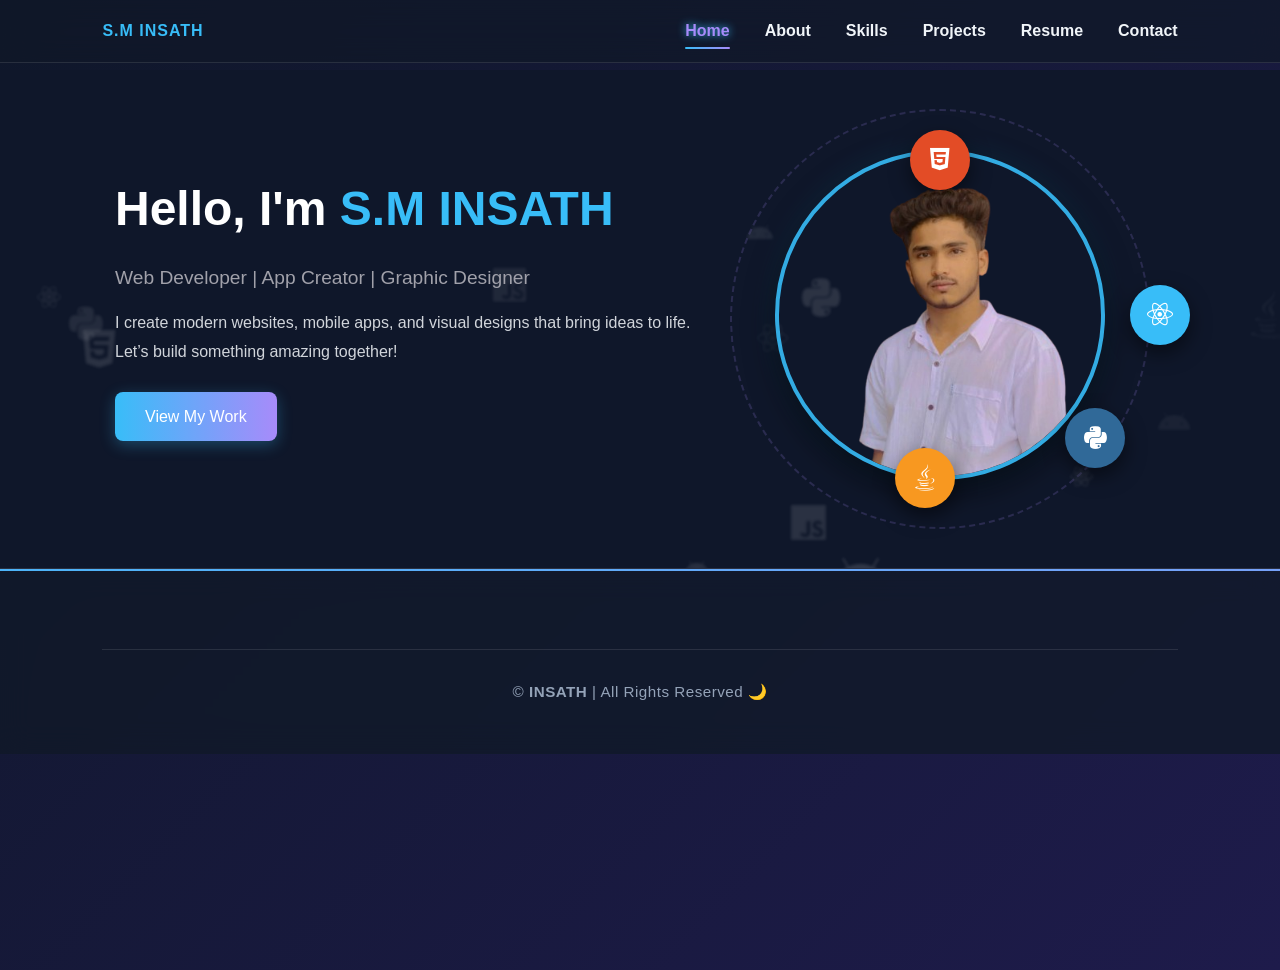
==== index.html @ fca45838 "Refactor index.html for SEO and layout improvements Updated SEO meta tags, header structure, and her" ====
<!DOCTYPE html>
<html lang="en">
<head>
  <meta charset="UTF-8">
  <meta name="google-site-verification" content="x1Ke0Cw4JuvoI3T2g84s4HsC4WZhqgiWMFPC3zYIsNM" />
  <meta name="msvalidate.01" content="9934AB4E87036C6E1245A94658BB7D5E" />
  <meta name="yandex-verification" content="8882e5163ebec39e" />

  <!-- SEO Meta Tags -->
<title>Insath | Portfolio</title>
<meta name="description" content="S.M Insath portfolio website. Showcasing web development, projects, resume, and contact.">
<meta name="keywords" content="S.M Insath, Portfolio, Web Developer, Projects, Resume, Contact">
<meta name="author" content="S.M Insath">
<meta name="robots" content="index, follow">

<!-- Canonical -->
<link rel="canonical" href="https://insath07.github.io/S.M-Insath/">

<!-- Open Graph / Facebook -->
<meta property="og:type" content="website">
<meta property="og:url" content="https://insath07.github.io/S.M-Insath/">
<meta property="og:title" content="S.M Insath | Portfolio">
<meta property="og:description" content="S.M Insath portfolio website. Showcasing web development, projects, resume, and contact.">
<meta property="og:image" content="https://insath07.github.io/S.M-Insath/profile03.jpg">

<!-- Twitter Card -->
<meta name="twitter:card" content="summary_large_image">
<meta name="twitter:url" content="https://insath07.github.io/S.M-Insath/">
<meta name="twitter:title" content="S.M Insath | Portfolio">
<meta name="twitter:description" content="S.M Insath portfolio website. Showcasing web development, projects, resume, and contact.">
<meta name="twitter:image" content="https://insath07.github.io/S.M-Insath/profile03.jpg">
<meta name="description" 
content="I'm Insath, a web developer & designer. Check out my portfolio, projects and contact details.">

 <script type="application/ld+json">
  {
    "@context": "https://schema.org",
    "@type": "Person",
    "name": "S.M INSATH",
    "url": "https://insath07.github.io/S.M-Insath/",
    "image": "https://insath07.github.io/S.M-Insath/profile03.jpg",
    "sameAs": [
      "https://www.linkedin.com/in/mohammed-insath-282153331?utm_source=share&utm_campaign=share_via&utm_content=profile&utm_medium=android_app",
      "https://www.instagram.com/s.m_insath?igsh=MWEwN21kNHUwanJlNA==",
      "https://www.facebook.com/share/1A148RqFuw/",
      "https://www.tiktok.com/@mhd_insath?_r=1&_t=ZS-91bYsBVT6WL",
      "https://x.com/InsathS39247?t=5x6QBydf7sV2902f7t6WVg&s=09"
    ],
    "jobTitle": "Web Developer & Designer",
    "description": "Portfolio website of S.M INSATH showcasing web development projects, resume, and contact info."
  }
  </script>


  <!-- SEO Meta Tags -->
<title>Imsath | Web Developer & Designer</title>
<meta name="description" content="S.M INSATH – Personal portfolio showcasing projects, resume, skills, and contact information. Built using HTML, CSS, JavaScript, and React.">

<!-- Primary Meta Tags -->
<meta charset="UTF-8">
<meta name="viewport" content="width=device-width, initial-scale=1.0">
<meta name="robots" content="index, follow">

<!-- Open Graph / Facebook -->
<meta property="og:type" content="website">
<meta property="og:url" content="https://insath07.github.io/S.M-Insath/">
<meta property="og:title" content="S.M INSATH Portfolio | Web Developer & Designer">
<meta property="og:description" content="S.M INSATH – Personal portfolio showcasing projects, resume, skills, and contact information.">
<meta property="og:image" content="https://insath07.github.io/S.M-Insath/preview-image.png">

<!-- Twitter -->
<meta property="twitter:card" content="summary_large_image">
<meta property="twitter:url" content="https://insath07.github.io/S.M-Insath/">
<meta property="twitter:title" content="S.M INSATH Portfolio | Web Developer & Designer">
<meta property="twitter:description" content="S.M INSATH – Personal portfolio showcasing projects, resume, skills, and contact information.">
<meta property="twitter:image" content="https://insath07.github.io/S.M-Insath/preview-image.png">

<!-- Structured Data (JSON-LD) -->
<script type="application/ld+json">
{
  "@context": "https://schema.org",
  "@type": "Person",
  "name": "INSATH",
  "url": "https://insath07.github.io/S.M-Insath/",
  "sameAs": [
    "https://www.linkedin.com/in/mohammed-insath-282153331?utm_source=share&utm_campaign=share_via&utm_content=profile&utm_medium=android_app",
    "https://github.com/insath07",
    "https://www.instagram.com/s.m_insath?igsh=MWEwN21kNHUwanJlNA==/"
  ],
  "jobTitle": "Web Developer & Designer",
  "image": "https://insath07.github.io/S.M-Insath/profile03.jpg"
}
</script>


  <meta name="viewport" content="width=device-width, initial-scale=1.0">
  <title>S.M INSATH | Home</title>
  <link rel="stylesheet" href="https://cdnjs.cloudflare.com/ajax/libs/font-awesome/6.6.0/css/all.min.css">

  <style>
    /* ---------- BASIC RESET ---------- */
    * {
      margin: 0;
      padding: 0;
      box-sizing: border-box;
      font-family: "Poppins", sans-serif;
    }

    body {
      background: linear-gradient(135deg, #0f172a 0%, #1e1b4b 100%);
      color: #f8fafc;
      line-height: 1.6;
      scroll-behavior: smooth;
      min-height: 200vh;
      overflow-x: hidden;
    }

    body { margin-top: 70px; }

    /* ---------- HEADER ---------- */
    header {
      width: 100%;
      background: rgba(17, 25, 40, 0.75);
      backdrop-filter: blur(15px);
      display: flex;
      justify-content: space-between;
      align-items: center;
      padding: 18px 8%;
      position: fixed;
      top: 0;
      left: 0;
      z-index: 1000;
      border-bottom: 1px solid rgba(255, 255, 255, 0.1);
      transition: all 0.4s ease;
    }

    header.scrolled {
      background: rgba(17, 25, 40, 0.95);
      box-shadow: 0 4px 20px rgba(56, 189, 248, 0.35);
      padding: 14px 8%;
      transform: translateY(-2px);
    }

    header .logo {
      font-size: 1rem;
      font-weight: 700;
      color: #38bdf8;
      letter-spacing: 1px;
      cursor: pointer;
      position: relative;
    }

    header .logo::after {
      content: '';
      position: absolute;
      left: 0;
      bottom: -5px;
      width: 0%;
      height: 3px;
      background: linear-gradient(90deg, #38bdf8, #a78bfa);
      border-radius: 2px;
      transition: width 0.4s ease;
    }

    header .logo:hover::after { width: 100%; }

    nav .nav-links { display: flex; gap: 35px; }
    nav .nav-links li { list-style: none; }
    nav .nav-links li a {
      color: #f1f5f9;
      text-decoration: none;
      font-weight: 600;
      position: relative;
      transition: 0.3s;
      padding: 5px 0;
    }
    nav .nav-links li a::after {
      content: "";
      position: absolute;
      bottom: -5px;
      left: 0;
      width: 0%;
      height: 2px;
      background: linear-gradient(90deg, #38bdf8, #a78bfa);
      transition: width 0.3s ease;
      border-radius: 2px;
    }
    nav .nav-links li a:hover::after,
    nav .nav-links li a.active::after { width: 100%; }
    nav .nav-links li a:hover { color: #38bdf8; transform: scale(1.05); }
    nav .nav-links li a.active { color: #a78bfa; text-shadow: 0 0 8px #38bdf8; }

    .menu-toggle {
      display: none;
      font-size: 1.6rem;
      cursor: pointer;
      color: #38bdf8;
      transition: transform 0.3s ease;
    }
    .menu-toggle:hover { transform: rotate(90deg) scale(1.2); }

    @media (max-width: 768px) {
      nav .nav-links {
        position: fixed;
        top: 0;
        right: -100%;
        flex-direction: column;
        background: rgba(17, 25, 40, 0.95);
        width: 220px;
        height: 100vh;
        padding-top: 70px;
        gap: 20px;
        transition: right 0.4s ease;
        box-shadow: 0 0 15px rgba(56, 189, 248, 0.2);
        z-index: 999;
      }
      nav .nav-links.active { right: 0; }
      .menu-toggle { display: block; }
    }

    @media (min-width: 769px) { .menu-toggle { display: none; } }

    /* ===== HERO SECTION ===== */
    .hero {
      position: relative;
      display: flex;
      flex-wrap: wrap;
      align-items: center;
      justify-content: center;
      padding: 80px 20px;
      background-color: #0f172a;
      color: #f8fafc;
      overflow: hidden;
    }

    .hero-content { flex: 1 1 500px; max-width: 600px; text-align: left; z-index: 2; position: relative; }
    .hero-content h1 { font-size: 3rem; margin-bottom: 15px; color: #ffffff; }
    .hero-content h1 span { color: #38bdf8; }
    .hero-content .tagline { font-size: 1.2rem; margin-bottom: 15px; color: #a1a1aa; }
    .hero-content .intro { font-size: 1rem; line-height: 1.8; margin-bottom: 25px; color: #d1d5db; }
    .hero-buttons { display: flex; flex-wrap: wrap; gap: 15px; margin-bottom: 25px; }

    .btn {
      display: inline-block; padding: 12px 30px; border-radius: 8px;
      text-decoration: none; font-weight: 500;
      background: linear-gradient(90deg, #38bdf8, #a78bfa);
      color: #fff; transition: all 0.3s ease;
      box-shadow: 0 4px 15px rgba(56, 189, 248, 0.3);
    }
    .btn:hover { transform: translateY(-3px); box-shadow: 0 6px 20px rgba(56, 189, 248, 0.5); }

    /* Hero Image */
    .hero-image { position: relative; flex: 1 1 40px; max-width: 450px; text-align: center; z-index: 2; }
    .hero-image img {
      width: 330px; height: 330px;
      border-radius: 50%;
      object-fit: cover;
      border: 4px solid rgba(56,189,248,0.9);
      box-shadow: 0 12px 30px rgba(0,0,0,0.6), 0 0 30px rgba(56,189,248,0.12);
      transition: transform 0.35s ease, box-shadow 0.35s ease;
    }
    .hero-image img:hover { transform: scale(1.03); }

    .profile-orbit {
      position: absolute;
      width: 420px; height: 420px;
      border-radius: 50%;
      border: 2px dashed rgba(167,139,250,0.18);
      top: 50%; left: 50%;
      transform: translate(-50%,-50%);
      pointer-events: none;
      animation: rotateOrbit 12s linear infinite;
      z-index: 2;
    }
    @keyframes rotateOrbit { 0% { transform: translate(-50%,-50%) rotate(0deg); } 100% { transform: translate(-50%,-50%) rotate(360deg); } }

    /* Skill icons */
    .skill-icon {
      position: absolute; width: 60px; height: 60px; border-radius: 50%;
      display: flex; justify-content: center; align-items: center;
      color: #fff; font-size: 26px;
      box-shadow: 0 8px 20px rgba(0,0,0,0.5);
      transition: transform 0.3s ease;
      z-index: 2;
    }
    .skill-icon:hover { transform: scale(1.2) rotate(10deg); }

    .icon-html { background: #e34c26; top: -20px; left: 50%; transform: translateX(-50%); }
    .icon-react { background: #38bdf8; top: 40%; right: -25px; }
    .icon-java { background: #f89820; bottom: -20px; left: 40%; }
    .icon-python { background: #306998; bottom: 20px; right: 40px; }

    /* ---------- TECH ICONS BACKGROUND ANIMATION ---------- */
    .tech-bg {
      position: absolute; top: 0; left: 0; width: 100%; height: 100%;
      z-index: 1;
      pointer-events: none;
      overflow: hidden;
    }
    .tech-bg i {
      position: absolute;
      font-size: 2rem;
      color: rgba(255,255,255,0.2);
      filter: blur(1.5px);
      animation: float 15s linear infinite;
    }
    @keyframes float {
      0% { transform: translateY(100vh) rotate(0deg); opacity: 0; }
      10% { opacity: 1; }
      50% { transform: translateY(50vh) rotate(180deg); }
      90% { opacity: 1; }
      100% { transform: translateY(-10vh) rotate(360deg); opacity: 0; }
    }

    /* Responsive */
    @media (max-width: 900px) {
      .hero { flex-direction: column-reverse; text-align: center; gap: 30px; }
      .hero-content { text-align: center; }
      .hero-buttons { justify-content: center; }
      .hero-image img { width: 260px; height: 260px; }
      .profile-orbit { width: 330px; height: 330px; }
      .skill-icon { width: 50px; height: 50px; font-size: 22px; }
    }

    @media (max-width: 500px) {
      .hero-content h1 { font-size: 2rem; }
      .hero-content .tagline { font-size: 1rem; }
      .hero-content .intro { font-size: 0.95rem; }
    }

    /* ---------- FOOTER ---------- */
    footer {
      background: rgba(17,25,40,0.95);
      text-align: center;
      padding: 25px 10px;
      color: #a1a1aa;
      font-size: 0.95rem;
      border-top: 1px solid rgba(56,189,248,0.2);
    }
    footer a { color: #38bdf8; text-decoration: none; transition: 0.3s; }
    footer a:hover { color: #a78bfa; }

  </style>
</head>
<body>

  <!-- ===== HEADER ===== -->
  <header id="header">
    <div class="logo">S.M INSATH</div>
    <nav>
      <ul class="nav-links">
        <li><a href="index.html">Home</a></li>
        <li><a href="about.html">About</a></li>
        <li><a href="skills.html">Skills</a></li>
        <li><a href="projects.html">Projects</a></li>
        <li><a href="resume.html">Resume</a></li>
        <li><a href="contact.html">Contact</a></li>
      </ul>
      <div class="menu-toggle" id="menu-toggle">
        <i class="fa fa-bars"></i>
      </div>
    </nav>
  </header>

  <!-- ===== HERO SECTION ===== -->
  <section class="hero">
    <!-- Animated Tech Background -->
    <div class="tech-bg" id="tech-bg"></div>

    <div class="hero-content">
      <h1>Hello, I'm <span>S.M INSATH</span></h1>
      <p class="tagline">Web Developer | App Creator | Graphic Designer</p>
      <p class="intro">I create modern websites, mobile apps, and visual designs that bring ideas to life. Let’s build something amazing together!</p>
      <div class="hero-buttons">
        <a href="projects.html" class="btn">View My Work</a>
      </div>
    </div>

    <div class="hero-image">
      <img src="profile04.png" alt="INSATH">
      <div class="profile-orbit"></div>
      <div class="skill-icon icon-html" title="HTML5"><i class="fab fa-html5"></i></div>
      <div class="skill-icon icon-react" title="React"><i class="fab fa-react"></i></div>
      <div class="skill-icon icon-java" title="Java"><i class="fab fa-java"></i></div>
      <div class="skill-icon icon-python" title="Python"><i class="fab fa-python"></i></div>
    </div>
  </section>

  <!-- ===== FOOTER PLACEHOLDER ===== -->
  <div id="footer-placeholder"></div>

  <script>
    // Load footer dynamically
    fetch('footer.html')
      .then(response => response.text())
      .then(data => {
        document.getElementById('footer-placeholder').innerHTML = data;
      })
      .catch(err => console.error('Error loading footer:', err));
  </script>

  <script>
    const menuToggle = document.getElementById("menu-toggle");
    const navLinks = document.querySelector(".nav-links");
    const header = document.getElementById("header");

    // Mobile Menu Toggle
    menuToggle.addEventListener("click", () => {
      navLinks.classList.toggle("active");
      document.body.style.overflow = navLinks.classList.contains("active") ? "hidden" : "auto";
    });

    // Close menu when clicking a link
    navLinks.querySelectorAll("a").forEach(link => {
      link.addEventListener("click", () => {
        navLinks.classList.remove("active");
        document.body.style.overflow = "auto";
      });
    });

    // Scroll Effect
    window.addEventListener("scroll", () => {
      if (window.scrollY > 50) header.classList.add("scrolled");
      else header.classList.remove("scrolled");
    });

    // Highlight Current Page
    document.querySelectorAll(".nav-links a").forEach(link => {
      const href = link.getAttribute("href");
      const currentPage = window.location.pathname.split("/").pop();
      if ((href === "index.html" && (currentPage === "" || currentPage === "index.html")) || href === currentPage)
        link.classList.add("active");
      else link.classList.remove("active");
    });

    // ===== Tech Background Floating Icons =====
    const techIcons = ['fab fa-html5','fab fa-css3-alt','fab fa-js','fab fa-react','fab fa-python','fab fa-java','fab fa-js','fab fa-android','fas fa-robot'];
    const techBg = document.getElementById('tech-bg');

    for(let i=0; i<20; i++){
      const icon = document.createElement('i');
      const cls = techIcons[Math.floor(Math.random()*techIcons.length)];
      icon.className = cls;
      icon.style.left = Math.random()*100 + 'vw';
      icon.style.top = Math.random()*100 + 'vh';
      icon.style.fontSize = (20+Math.random()*30)+'px';
      icon.style.animationDuration = (10+Math.random()*15)+'s';
      icon.style.opacity = Math.random()*0.5 + 0.2;
      techBg.appendChild(icon);
    }
  </script>

</body>

</html>
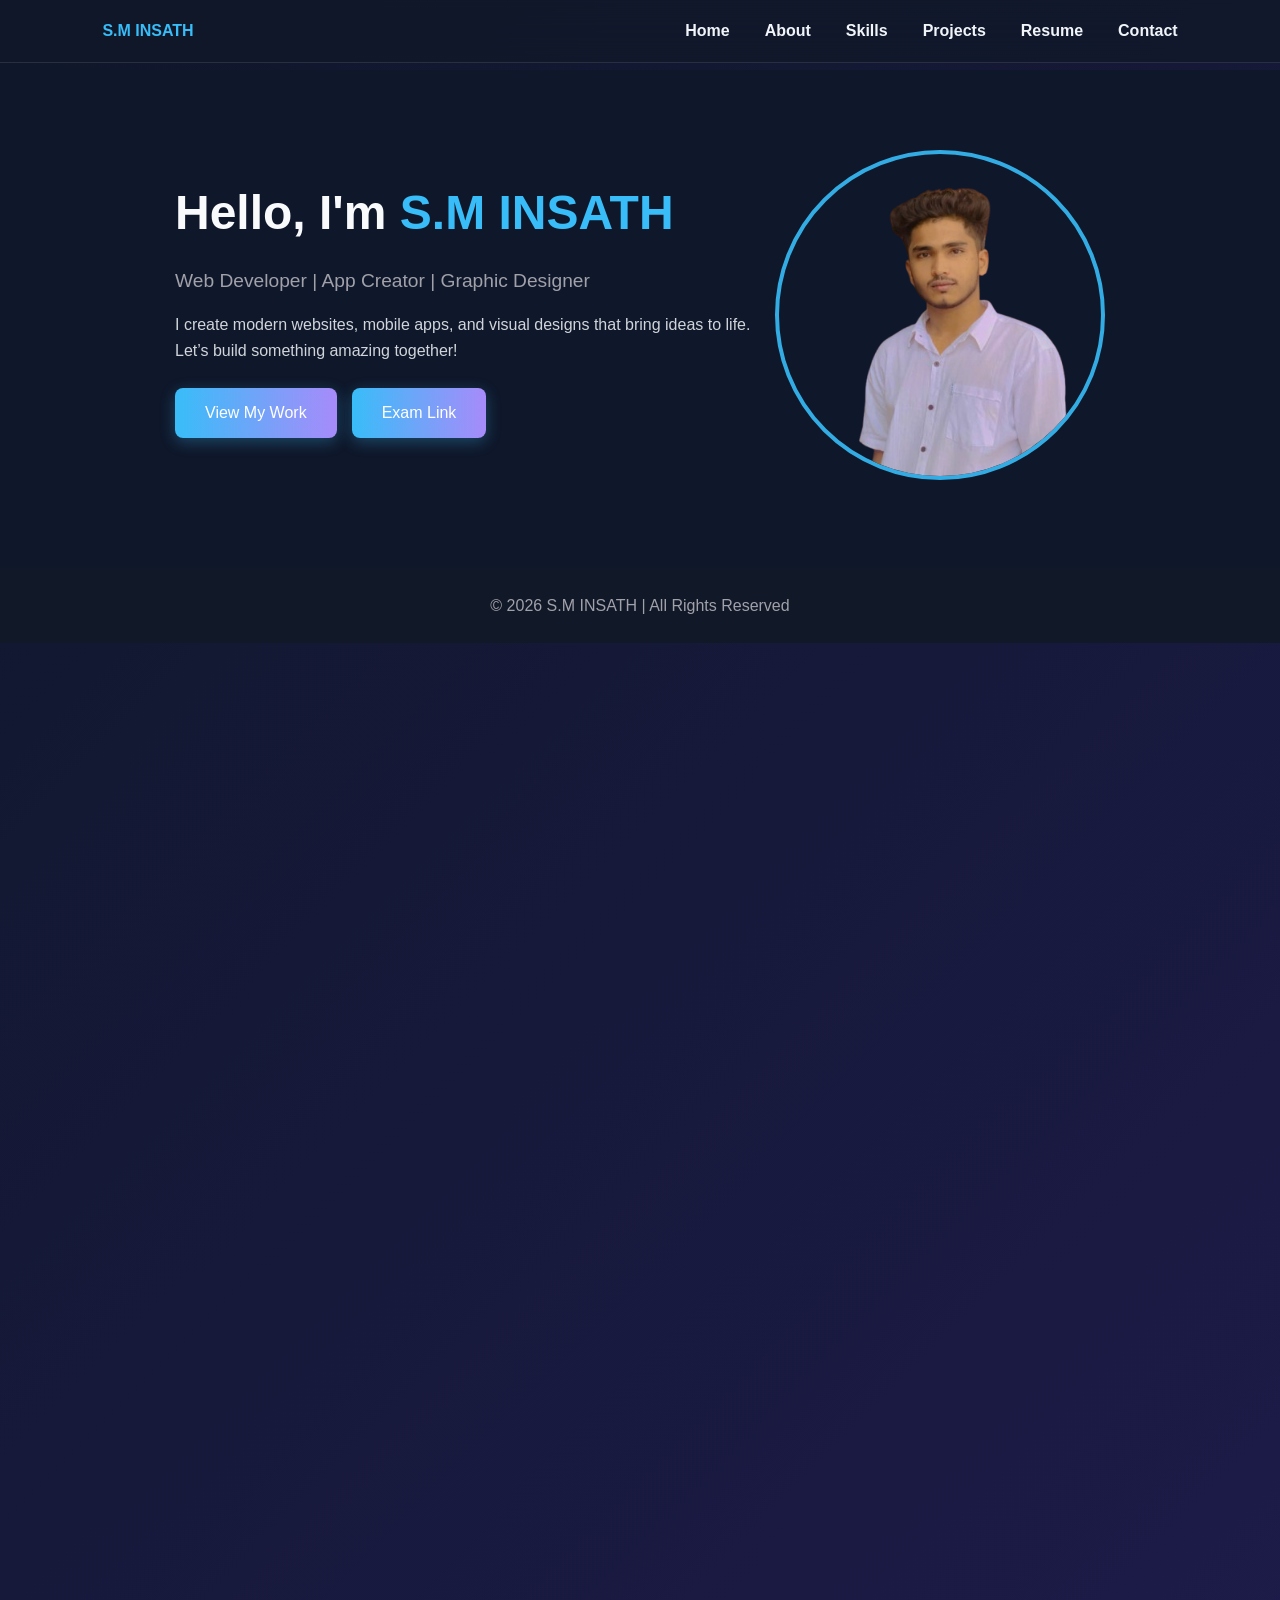
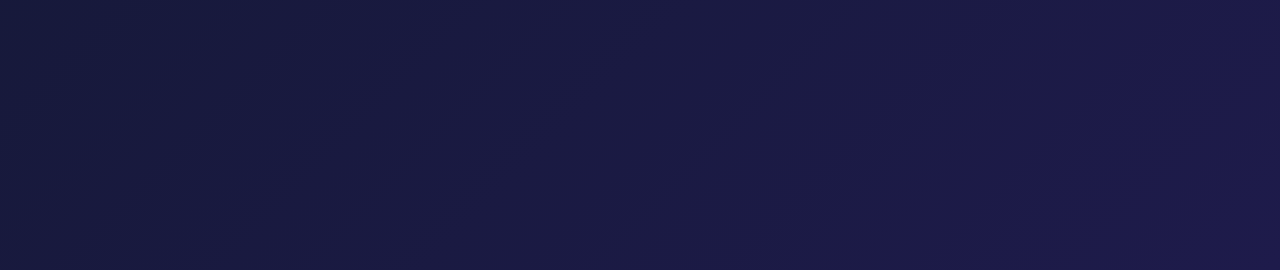
==== commit 2353bd8c: "Revise SEO meta tags and header layout Updated SEO meta tags and improved header structure." ====
--- a/index.html
+++ b/index.html
@@ -6,99 +6,31 @@
   <meta name="msvalidate.01" content="9934AB4E87036C6E1245A94658BB7D5E" />
   <meta name="yandex-verification" content="8882e5163ebec39e" />
 
-  <!-- SEO Meta Tags -->
-<title>Insath | Portfolio</title>
-<meta name="description" content="S.M Insath portfolio website. Showcasing web development, projects, resume, and contact.">
-<meta name="keywords" content="S.M Insath, Portfolio, Web Developer, Projects, Resume, Contact">
-<meta name="author" content="S.M Insath">
-<meta name="robots" content="index, follow">
-
-<!-- Canonical -->
-<link rel="canonical" href="https://insath07.github.io/S.M-Insath/">
-
-<!-- Open Graph / Facebook -->
-<meta property="og:type" content="website">
-<meta property="og:url" content="https://insath07.github.io/S.M-Insath/">
-<meta property="og:title" content="S.M Insath | Portfolio">
-<meta property="og:description" content="S.M Insath portfolio website. Showcasing web development, projects, resume, and contact.">
-<meta property="og:image" content="https://insath07.github.io/S.M-Insath/profile03.jpg">
-
-<!-- Twitter Card -->
-<meta name="twitter:card" content="summary_large_image">
-<meta name="twitter:url" content="https://insath07.github.io/S.M-Insath/">
-<meta name="twitter:title" content="S.M Insath | Portfolio">
-<meta name="twitter:description" content="S.M Insath portfolio website. Showcasing web development, projects, resume, and contact.">
-<meta name="twitter:image" content="https://insath07.github.io/S.M-Insath/profile03.jpg">
-<meta name="description" 
-content="I'm Insath, a web developer & designer. Check out my portfolio, projects and contact details.">
-
- <script type="application/ld+json">
-  {
-    "@context": "https://schema.org",
-    "@type": "Person",
-    "name": "S.M INSATH",
-    "url": "https://insath07.github.io/S.M-Insath/",
-    "image": "https://insath07.github.io/S.M-Insath/profile03.jpg",
-    "sameAs": [
-      "https://www.linkedin.com/in/mohammed-insath-282153331?utm_source=share&utm_campaign=share_via&utm_content=profile&utm_medium=android_app",
-      "https://www.instagram.com/s.m_insath?igsh=MWEwN21kNHUwanJlNA==",
-      "https://www.facebook.com/share/1A148RqFuw/",
-      "https://www.tiktok.com/@mhd_insath?_r=1&_t=ZS-91bYsBVT6WL",
-      "https://x.com/InsathS39247?t=5x6QBydf7sV2902f7t6WVg&s=09"
-    ],
-    "jobTitle": "Web Developer & Designer",
-    "description": "Portfolio website of S.M INSATH showcasing web development projects, resume, and contact info."
-  }
-  </script>
-
-
-  <!-- SEO Meta Tags -->
-<title>Imsath | Web Developer & Designer</title>
-<meta name="description" content="S.M INSATH – Personal portfolio showcasing projects, resume, skills, and contact information. Built using HTML, CSS, JavaScript, and React.">
-
-<!-- Primary Meta Tags -->
-<meta charset="UTF-8">
-<meta name="viewport" content="width=device-width, initial-scale=1.0">
-<meta name="robots" content="index, follow">
-
-<!-- Open Graph / Facebook -->
-<meta property="og:type" content="website">
-<meta property="og:url" content="https://insath07.github.io/S.M-Insath/">
-<meta property="og:title" content="S.M INSATH Portfolio | Web Developer & Designer">
-<meta property="og:description" content="S.M INSATH – Personal portfolio showcasing projects, resume, skills, and contact information.">
-<meta property="og:image" content="https://insath07.github.io/S.M-Insath/preview-image.png">
-
-<!-- Twitter -->
-<meta property="twitter:card" content="summary_large_image">
-<meta property="twitter:url" content="https://insath07.github.io/S.M-Insath/">
-<meta property="twitter:title" content="S.M INSATH Portfolio | Web Developer & Designer">
-<meta property="twitter:description" content="S.M INSATH – Personal portfolio showcasing projects, resume, skills, and contact information.">
-<meta property="twitter:image" content="https://insath07.github.io/S.M-Insath/preview-image.png">
-
-<!-- Structured Data (JSON-LD) -->
-<script type="application/ld+json">
-{
-  "@context": "https://schema.org",
-  "@type": "Person",
-  "name": "INSATH",
-  "url": "https://insath07.github.io/S.M-Insath/",
-  "sameAs": [
-    "https://www.linkedin.com/in/mohammed-insath-282153331?utm_source=share&utm_campaign=share_via&utm_content=profile&utm_medium=android_app",
-    "https://github.com/insath07",
-    "https://www.instagram.com/s.m_insath?igsh=MWEwN21kNHUwanJlNA==/"
-  ],
-  "jobTitle": "Web Developer & Designer",
-  "image": "https://insath07.github.io/S.M-Insath/profile03.jpg"
-}
-</script>
-
+  <title>S.M INSATH | Home</title>
+
+  <meta name="description" content="S.M INSATH – Personal portfolio showcasing projects, resume, skills, and contact information.">
+  <meta name="keywords" content="S.M Insath, Portfolio, Web Developer, Projects, Resume, Contact">
+  <meta name="author" content="S.M Insath">
+  <meta name="robots" content="index, follow">
+
+  <link rel="canonical" href="https://insath07.github.io/S.M-Insath/">
+
+  <meta property="og:type" content="website">
+  <meta property="og:url" content="https://insath07.github.io/S.M-Insath/">
+  <meta property="og:title" content="S.M INSATH Portfolio | Web Developer & Designer">
+  <meta property="og:description" content="S.M INSATH – Personal portfolio showcasing projects, resume, skills, and contact information.">
+  <meta property="og:image" content="https://insath07.github.io/S.M-Insath/profile03.jpg">
+
+  <meta property="twitter:card" content="summary_large_image">
+  <meta property="twitter:title" content="S.M INSATH Portfolio | Web Developer & Designer">
+  <meta property="twitter:description" content="S.M INSATH – Personal portfolio showcasing projects, resume, skills, and contact information.">
+  <meta property="twitter:image" content="https://insath07.github.io/S.M-Insath/profile03.jpg">
 
   <meta name="viewport" content="width=device-width, initial-scale=1.0">
-  <title>S.M INSATH | Home</title>
+
   <link rel="stylesheet" href="https://cdnjs.cloudflare.com/ajax/libs/font-awesome/6.6.0/css/all.min.css">
 
   <style>
-    /* ---------- BASIC RESET ---------- */
     * {
       margin: 0;
       padding: 0;
@@ -113,11 +45,9 @@
       scroll-behavior: smooth;
       min-height: 200vh;
       overflow-x: hidden;
-    }
-
-    body { margin-top: 70px; }
-
-    /* ---------- HEADER ---------- */
+      margin-top: 70px;
+    }
+
     header {
       width: 100%;
       background: rgba(17, 25, 40, 0.75);
@@ -131,325 +61,161 @@
       left: 0;
       z-index: 1000;
       border-bottom: 1px solid rgba(255, 255, 255, 0.1);
-      transition: all 0.4s ease;
-    }
-
-    header.scrolled {
-      background: rgba(17, 25, 40, 0.95);
-      box-shadow: 0 4px 20px rgba(56, 189, 248, 0.35);
-      padding: 14px 8%;
-      transform: translateY(-2px);
-    }
-
-    header .logo {
+    }
+
+    .logo {
       font-size: 1rem;
       font-weight: 700;
       color: #38bdf8;
-      letter-spacing: 1px;
-      cursor: pointer;
-      position: relative;
-    }
-
-    header .logo::after {
-      content: '';
-      position: absolute;
-      left: 0;
-      bottom: -5px;
-      width: 0%;
-      height: 3px;
-      background: linear-gradient(90deg, #38bdf8, #a78bfa);
-      border-radius: 2px;
-      transition: width 0.4s ease;
-    }
-
-    header .logo:hover::after { width: 100%; }
-
-    nav .nav-links { display: flex; gap: 35px; }
-    nav .nav-links li { list-style: none; }
+    }
+
+    nav .nav-links {
+      display: flex;
+      gap: 35px;
+    }
+
+    nav .nav-links li {
+      list-style: none;
+    }
+
     nav .nav-links li a {
       color: #f1f5f9;
       text-decoration: none;
       font-weight: 600;
-      position: relative;
-      transition: 0.3s;
-      padding: 5px 0;
-    }
-    nav .nav-links li a::after {
-      content: "";
-      position: absolute;
-      bottom: -5px;
-      left: 0;
-      width: 0%;
-      height: 2px;
-      background: linear-gradient(90deg, #38bdf8, #a78bfa);
-      transition: width 0.3s ease;
-      border-radius: 2px;
-    }
-    nav .nav-links li a:hover::after,
-    nav .nav-links li a.active::after { width: 100%; }
-    nav .nav-links li a:hover { color: #38bdf8; transform: scale(1.05); }
-    nav .nav-links li a.active { color: #a78bfa; text-shadow: 0 0 8px #38bdf8; }
-
-    .menu-toggle {
-      display: none;
-      font-size: 1.6rem;
-      cursor: pointer;
-      color: #38bdf8;
-      transition: transform 0.3s ease;
-    }
-    .menu-toggle:hover { transform: rotate(90deg) scale(1.2); }
-
-    @media (max-width: 768px) {
-      nav .nav-links {
-        position: fixed;
-        top: 0;
-        right: -100%;
-        flex-direction: column;
-        background: rgba(17, 25, 40, 0.95);
-        width: 220px;
-        height: 100vh;
-        padding-top: 70px;
-        gap: 20px;
-        transition: right 0.4s ease;
-        box-shadow: 0 0 15px rgba(56, 189, 248, 0.2);
-        z-index: 999;
-      }
-      nav .nav-links.active { right: 0; }
-      .menu-toggle { display: block; }
-    }
-
-    @media (min-width: 769px) { .menu-toggle { display: none; } }
-
-    /* ===== HERO SECTION ===== */
+    }
+
     .hero {
-      position: relative;
       display: flex;
       flex-wrap: wrap;
       align-items: center;
       justify-content: center;
       padding: 80px 20px;
       background-color: #0f172a;
-      color: #f8fafc;
-      overflow: hidden;
-    }
-
-    .hero-content { flex: 1 1 500px; max-width: 600px; text-align: left; z-index: 2; position: relative; }
-    .hero-content h1 { font-size: 3rem; margin-bottom: 15px; color: #ffffff; }
-    .hero-content h1 span { color: #38bdf8; }
-    .hero-content .tagline { font-size: 1.2rem; margin-bottom: 15px; color: #a1a1aa; }
-    .hero-content .intro { font-size: 1rem; line-height: 1.8; margin-bottom: 25px; color: #d1d5db; }
-    .hero-buttons { display: flex; flex-wrap: wrap; gap: 15px; margin-bottom: 25px; }
+    }
+
+    .hero-content {
+      flex: 1 1 500px;
+      max-width: 600px;
+      text-align: left;
+    }
+
+    .hero-content h1 {
+      font-size: 3rem;
+      margin-bottom: 15px;
+    }
+
+    .hero-content h1 span {
+      color: #38bdf8;
+    }
+
+    .tagline {
+      font-size: 1.2rem;
+      margin-bottom: 15px;
+      color: #a1a1aa;
+    }
+
+    .intro {
+      font-size: 1rem;
+      margin-bottom: 25px;
+      color: #d1d5db;
+    }
+
+    .hero-buttons {
+      display: flex;
+      flex-wrap: wrap;
+      gap: 15px;
+      margin-bottom: 25px;
+    }
 
     .btn {
-      display: inline-block; padding: 12px 30px; border-radius: 8px;
-      text-decoration: none; font-weight: 500;
+      display: inline-block;
+      padding: 12px 30px;
+      border-radius: 8px;
+      text-decoration: none;
+      font-weight: 500;
       background: linear-gradient(90deg, #38bdf8, #a78bfa);
-      color: #fff; transition: all 0.3s ease;
+      color: #fff;
+      transition: 0.3s;
       box-shadow: 0 4px 15px rgba(56, 189, 248, 0.3);
     }
-    .btn:hover { transform: translateY(-3px); box-shadow: 0 6px 20px rgba(56, 189, 248, 0.5); }
-
-    /* Hero Image */
-    .hero-image { position: relative; flex: 1 1 40px; max-width: 450px; text-align: center; z-index: 2; }
+
+    .btn:hover {
+      transform: translateY(-3px);
+      box-shadow: 0 6px 20px rgba(56, 189, 248, 0.5);
+    }
+
     .hero-image img {
-      width: 330px; height: 330px;
+      width: 330px;
+      height: 330px;
       border-radius: 50%;
       object-fit: cover;
       border: 4px solid rgba(56,189,248,0.9);
-      box-shadow: 0 12px 30px rgba(0,0,0,0.6), 0 0 30px rgba(56,189,248,0.12);
-      transition: transform 0.35s ease, box-shadow 0.35s ease;
-    }
-    .hero-image img:hover { transform: scale(1.03); }
-
-    .profile-orbit {
-      position: absolute;
-      width: 420px; height: 420px;
-      border-radius: 50%;
-      border: 2px dashed rgba(167,139,250,0.18);
-      top: 50%; left: 50%;
-      transform: translate(-50%,-50%);
-      pointer-events: none;
-      animation: rotateOrbit 12s linear infinite;
-      z-index: 2;
-    }
-    @keyframes rotateOrbit { 0% { transform: translate(-50%,-50%) rotate(0deg); } 100% { transform: translate(-50%,-50%) rotate(360deg); } }
-
-    /* Skill icons */
-    .skill-icon {
-      position: absolute; width: 60px; height: 60px; border-radius: 50%;
-      display: flex; justify-content: center; align-items: center;
-      color: #fff; font-size: 26px;
-      box-shadow: 0 8px 20px rgba(0,0,0,0.5);
-      transition: transform 0.3s ease;
-      z-index: 2;
-    }
-    .skill-icon:hover { transform: scale(1.2) rotate(10deg); }
-
-    .icon-html { background: #e34c26; top: -20px; left: 50%; transform: translateX(-50%); }
-    .icon-react { background: #38bdf8; top: 40%; right: -25px; }
-    .icon-java { background: #f89820; bottom: -20px; left: 40%; }
-    .icon-python { background: #306998; bottom: 20px; right: 40px; }
-
-    /* ---------- TECH ICONS BACKGROUND ANIMATION ---------- */
-    .tech-bg {
-      position: absolute; top: 0; left: 0; width: 100%; height: 100%;
-      z-index: 1;
-      pointer-events: none;
-      overflow: hidden;
-    }
-    .tech-bg i {
-      position: absolute;
-      font-size: 2rem;
-      color: rgba(255,255,255,0.2);
-      filter: blur(1.5px);
-      animation: float 15s linear infinite;
-    }
-    @keyframes float {
-      0% { transform: translateY(100vh) rotate(0deg); opacity: 0; }
-      10% { opacity: 1; }
-      50% { transform: translateY(50vh) rotate(180deg); }
-      90% { opacity: 1; }
-      100% { transform: translateY(-10vh) rotate(360deg); opacity: 0; }
-    }
-
-    /* Responsive */
+    }
+
+    footer {
+      text-align: center;
+      padding: 25px;
+      background: rgba(17,25,40,0.95);
+      color: #a1a1aa;
+    }
+
     @media (max-width: 900px) {
-      .hero { flex-direction: column-reverse; text-align: center; gap: 30px; }
-      .hero-content { text-align: center; }
-      .hero-buttons { justify-content: center; }
-      .hero-image img { width: 260px; height: 260px; }
-      .profile-orbit { width: 330px; height: 330px; }
-      .skill-icon { width: 50px; height: 50px; font-size: 22px; }
-    }
-
-    @media (max-width: 500px) {
-      .hero-content h1 { font-size: 2rem; }
-      .hero-content .tagline { font-size: 1rem; }
-      .hero-content .intro { font-size: 0.95rem; }
-    }
-
-    /* ---------- FOOTER ---------- */
-    footer {
-      background: rgba(17,25,40,0.95);
-      text-align: center;
-      padding: 25px 10px;
-      color: #a1a1aa;
-      font-size: 0.95rem;
-      border-top: 1px solid rgba(56,189,248,0.2);
-    }
-    footer a { color: #38bdf8; text-decoration: none; transition: 0.3s; }
-    footer a:hover { color: #a78bfa; }
-
+      .hero {
+        flex-direction: column-reverse;
+        text-align: center;
+      }
+    }
   </style>
 </head>
+
 <body>
 
-  <!-- ===== HEADER ===== -->
-  <header id="header">
-    <div class="logo">S.M INSATH</div>
-    <nav>
-      <ul class="nav-links">
-        <li><a href="index.html">Home</a></li>
-        <li><a href="about.html">About</a></li>
-        <li><a href="skills.html">Skills</a></li>
-        <li><a href="projects.html">Projects</a></li>
-        <li><a href="resume.html">Resume</a></li>
-        <li><a href="contact.html">Contact</a></li>
-      </ul>
-      <div class="menu-toggle" id="menu-toggle">
-        <i class="fa fa-bars"></i>
-      </div>
-    </nav>
-  </header>
-
-  <!-- ===== HERO SECTION ===== -->
-  <section class="hero">
-    <!-- Animated Tech Background -->
-    <div class="tech-bg" id="tech-bg"></div>
-
-    <div class="hero-content">
-      <h1>Hello, I'm <span>S.M INSATH</span></h1>
-      <p class="tagline">Web Developer | App Creator | Graphic Designer</p>
-      <p class="intro">I create modern websites, mobile apps, and visual designs that bring ideas to life. Let’s build something amazing together!</p>
-      <div class="hero-buttons">
-        <a href="projects.html" class="btn">View My Work</a>
-      </div>
+<header>
+  <div class="logo">S.M INSATH</div>
+  <nav>
+    <ul class="nav-links">
+      <li><a href="index.html">Home</a></li>
+      <li><a href="about.html">About</a></li>
+      <li><a href="skills.html">Skills</a></li>
+      <li><a href="projects.html">Projects</a></li>
+      <li><a href="resume.html">Resume</a></li>
+      <li><a href="contact.html">Contact</a></li>
+    </ul>
+  </nav>
+</header>
+
+<section class="hero">
+
+  <div class="hero-content">
+    <h1>Hello, I'm <span>S.M INSATH</span></h1>
+    <p class="tagline">Web Developer | App Creator | Graphic Designer</p>
+    <p class="intro">
+      I create modern websites, mobile apps, and visual designs that bring ideas to life.
+      Let’s build something amazing together!
+    </p>
+
+    <div class="hero-buttons">
+      <a href="projects.html" class="btn">View My Work</a>
+
+      <!-- ✅ NEW EXAM LINK BUTTON ADDED -->
+      <a href="https://forms.gle/nx7jjx1yZNJtAqa2A"
+         class="btn"
+         target="_blank">
+         Exam Link
+      </a>
+
     </div>
-
-    <div class="hero-image">
-      <img src="profile04.png" alt="INSATH">
-      <div class="profile-orbit"></div>
-      <div class="skill-icon icon-html" title="HTML5"><i class="fab fa-html5"></i></div>
-      <div class="skill-icon icon-react" title="React"><i class="fab fa-react"></i></div>
-      <div class="skill-icon icon-java" title="Java"><i class="fab fa-java"></i></div>
-      <div class="skill-icon icon-python" title="Python"><i class="fab fa-python"></i></div>
-    </div>
-  </section>
-
-  <!-- ===== FOOTER PLACEHOLDER ===== -->
-  <div id="footer-placeholder"></div>
-
-  <script>
-    // Load footer dynamically
-    fetch('footer.html')
-      .then(response => response.text())
-      .then(data => {
-        document.getElementById('footer-placeholder').innerHTML = data;
-      })
-      .catch(err => console.error('Error loading footer:', err));
-  </script>
-
-  <script>
-    const menuToggle = document.getElementById("menu-toggle");
-    const navLinks = document.querySelector(".nav-links");
-    const header = document.getElementById("header");
-
-    // Mobile Menu Toggle
-    menuToggle.addEventListener("click", () => {
-      navLinks.classList.toggle("active");
-      document.body.style.overflow = navLinks.classList.contains("active") ? "hidden" : "auto";
-    });
-
-    // Close menu when clicking a link
-    navLinks.querySelectorAll("a").forEach(link => {
-      link.addEventListener("click", () => {
-        navLinks.classList.remove("active");
-        document.body.style.overflow = "auto";
-      });
-    });
-
-    // Scroll Effect
-    window.addEventListener("scroll", () => {
-      if (window.scrollY > 50) header.classList.add("scrolled");
-      else header.classList.remove("scrolled");
-    });
-
-    // Highlight Current Page
-    document.querySelectorAll(".nav-links a").forEach(link => {
-      const href = link.getAttribute("href");
-      const currentPage = window.location.pathname.split("/").pop();
-      if ((href === "index.html" && (currentPage === "" || currentPage === "index.html")) || href === currentPage)
-        link.classList.add("active");
-      else link.classList.remove("active");
-    });
-
-    // ===== Tech Background Floating Icons =====
-    const techIcons = ['fab fa-html5','fab fa-css3-alt','fab fa-js','fab fa-react','fab fa-python','fab fa-java','fab fa-js','fab fa-android','fas fa-robot'];
-    const techBg = document.getElementById('tech-bg');
-
-    for(let i=0; i<20; i++){
-      const icon = document.createElement('i');
-      const cls = techIcons[Math.floor(Math.random()*techIcons.length)];
-      icon.className = cls;
-      icon.style.left = Math.random()*100 + 'vw';
-      icon.style.top = Math.random()*100 + 'vh';
-      icon.style.fontSize = (20+Math.random()*30)+'px';
-      icon.style.animationDuration = (10+Math.random()*15)+'s';
-      icon.style.opacity = Math.random()*0.5 + 0.2;
-      techBg.appendChild(icon);
-    }
-  </script>
+  </div>
+
+  <div class="hero-image">
+    <img src="profile04.png" alt="INSATH">
+  </div>
+
+</section>
+
+<footer>
+  © 2026 S.M INSATH | All Rights Reserved
+</footer>
 
 </body>
-
 </html>
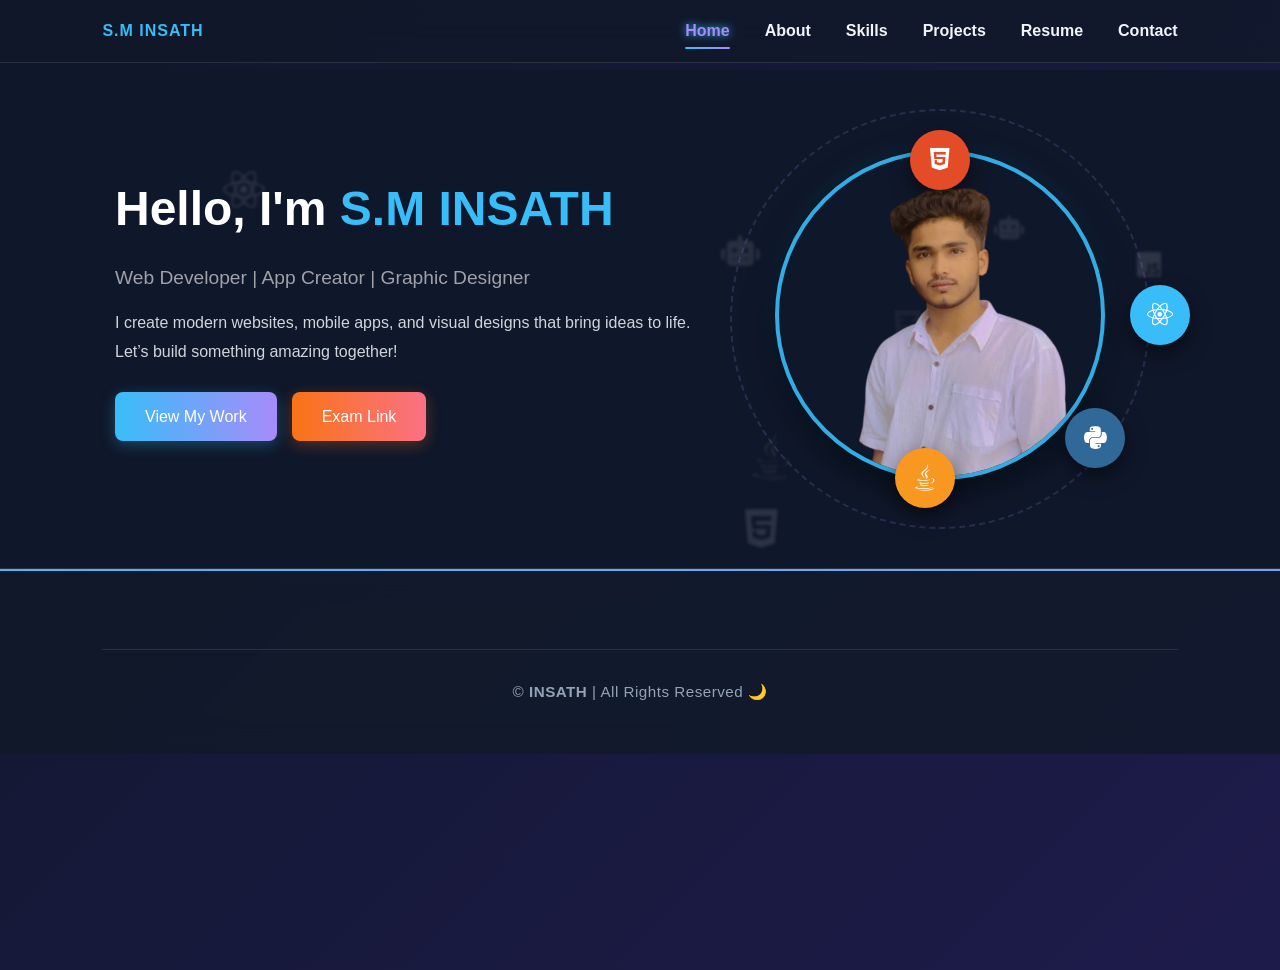
==== commit 32343058: "Refactor index.html for SEO and layout improvements Updated SEO meta tags and header structure, adde" ====
--- a/index.html
+++ b/index.html
@@ -5,32 +5,97 @@
   <meta name="google-site-verification" content="x1Ke0Cw4JuvoI3T2g84s4HsC4WZhqgiWMFPC3zYIsNM" />
   <meta name="msvalidate.01" content="9934AB4E87036C6E1245A94658BB7D5E" />
   <meta name="yandex-verification" content="8882e5163ebec39e" />
-
-  <title>S.M INSATH | Home</title>
-
-  <meta name="description" content="S.M INSATH – Personal portfolio showcasing projects, resume, skills, and contact information.">
+   
+  <!-- SEO Meta Tags -->
+  <title>Insath | Portfolio</title>
+  <meta name="description" content="S.M Insath portfolio website. Showcasing web development, projects, resume, and contact.">
   <meta name="keywords" content="S.M Insath, Portfolio, Web Developer, Projects, Resume, Contact">
   <meta name="author" content="S.M Insath">
   <meta name="robots" content="index, follow">
-
+  
+  <!-- Canonical -->
   <link rel="canonical" href="https://insath07.github.io/S.M-Insath/">
-
+  
+  <!-- Open Graph / Facebook -->
+  <meta property="og:type" content="website">
+  <meta property="og:url" content="https://insath07.github.io/S.M-Insath/">
+  <meta property="og:title" content="S.M Insath | Portfolio">
+  <meta property="og:description" content="S.M Insath portfolio website. Showcasing web development, projects, resume, and contact.">
+  <meta property="og:image" content="https://insath07.github.io/S.M-Insath/profile03.jpg">
+  
+  <!-- Twitter Card -->
+  <meta name="twitter:card" content="summary_large_image">
+  <meta name="twitter:url" content="https://insath07.github.io/S.M-Insath/">
+  <meta name="twitter:title" content="S.M Insath | Portfolio">
+  <meta name="twitter:description" content="S.M Insath portfolio website. Showcasing web development, projects, resume, and contact.">
+  <meta name="twitter:image" content="https://insath07.github.io/S.M-Insath/profile03.jpg">
+  <meta name="description"  content="I'm Insath, a web developer & designer. Check out my portfolio, projects and contact details.">
+  
+  <script type="application/ld+json">
+  {
+    "@context": "https://schema.org",
+    "@type": "Person",
+    "name": "S.M INSATH",
+    "url": "https://insath07.github.io/S.M-Insath/",
+    "image": "https://insath07.github.io/S.M-Insath/profile03.jpg",
+    "sameAs": [
+      "https://www.linkedin.com/in/mohammed-insath-282153331?utm_source=share&utm_campaign=share_via&utm_content=profile&utm_medium=android_app",
+      "https://www.instagram.com/s.m_insath?igsh=MWEwN21kNHUwanJlNA==",
+      "https://www.facebook.com/share/1A148RqFuw/",
+      "https://www.tiktok.com/@mhd_insath?_r=1&_t=ZS-91bYsBVT6WL",
+      "https://x.com/InsathS39247?t=5x6QBydf7sV2902f7t6WVg&s=09"
+    ],
+    "jobTitle": "Web Developer & Designer",
+    "description": "Portfolio website of S.M INSATH showcasing web development projects, resume, and contact info."
+  }
+  </script>
+    
+  <!-- SEO Meta Tags -->
+  <title>Imsath | Web Developer & Designer</title>
+  <meta name="description" content="S.M INSATH – Personal portfolio showcasing projects, resume, skills, and contact information. Built using HTML, CSS, JavaScript, and React.">
+  
+  <!-- Primary Meta Tags -->
+  <meta charset="UTF-8">
+  <meta name="viewport" content="width=device-width, initial-scale=1.0">
+  <meta name="robots" content="index, follow">
+  
+  <!-- Open Graph / Facebook -->
   <meta property="og:type" content="website">
   <meta property="og:url" content="https://insath07.github.io/S.M-Insath/">
   <meta property="og:title" content="S.M INSATH Portfolio | Web Developer & Designer">
   <meta property="og:description" content="S.M INSATH – Personal portfolio showcasing projects, resume, skills, and contact information.">
-  <meta property="og:image" content="https://insath07.github.io/S.M-Insath/profile03.jpg">
-
+  <meta property="og:image" content="https://insath07.github.io/S.M-Insath/preview-image.png">
+  
+  <!-- Twitter -->
   <meta property="twitter:card" content="summary_large_image">
+  <meta property="twitter:url" content="https://insath07.github.io/S.M-Insath/">
   <meta property="twitter:title" content="S.M INSATH Portfolio | Web Developer & Designer">
   <meta property="twitter:description" content="S.M INSATH – Personal portfolio showcasing projects, resume, skills, and contact information.">
-  <meta property="twitter:image" content="https://insath07.github.io/S.M-Insath/profile03.jpg">
-
+  <meta property="twitter:image" content="https://insath07.github.io/S.M-Insath/preview-image.png">
+  
+  <!-- Structured Data (JSON-LD) -->
+  <script type="application/ld+json">
+  {
+    "@context": "https://schema.org",
+    "@type": "Person",
+    "name": "INSATH",
+    "url": "https://insath07.github.io/S.M-Insath/",
+    "sameAs": [
+      "https://www.linkedin.com/in/mohammed-insath-282153331?utm_source=share&utm_campaign=share_via&utm_content=profile&utm_medium=android_app",
+      "https://github.com/insath07",
+      "https://www.instagram.com/s.m_insath?igsh=MWEwN21kNHUwanJlNA==/"
+    ],
+    "jobTitle": "Web Developer & Designer",
+    "image": "https://insath07.github.io/S.M-Insath/profile03.jpg"
+  }
+  </script>
+    
   <meta name="viewport" content="width=device-width, initial-scale=1.0">
-
+  <title>S.M INSATH | Home</title>
   <link rel="stylesheet" href="https://cdnjs.cloudflare.com/ajax/libs/font-awesome/6.6.0/css/all.min.css">
-
+   
   <style>
+    /* ---------- BASIC RESET ---------- */
     * {
       margin: 0;
       padding: 0;
@@ -45,9 +110,11 @@
       scroll-behavior: smooth;
       min-height: 200vh;
       overflow-x: hidden;
-      margin-top: 70px;
-    }
-
+    }
+
+    body { margin-top: 70px; }
+
+    /* ---------- HEADER ---------- */
     header {
       width: 100%;
       background: rgba(17, 25, 40, 0.75);
@@ -61,161 +128,333 @@
       left: 0;
       z-index: 1000;
       border-bottom: 1px solid rgba(255, 255, 255, 0.1);
-    }
-
-    .logo {
+      transition: all 0.4s ease;
+    }
+
+    header.scrolled {
+      background: rgba(17, 25, 40, 0.95);
+      box-shadow: 0 4px 20px rgba(56, 189, 248, 0.35);
+      padding: 14px 8%;
+      transform: translateY(-2px);
+    }
+
+    header .logo {
       font-size: 1rem;
       font-weight: 700;
       color: #38bdf8;
-    }
-
-    nav .nav-links {
-      display: flex;
-      gap: 35px;
-    }
-
-    nav .nav-links li {
-      list-style: none;
-    }
-
+      letter-spacing: 1px;
+      cursor: pointer;
+      position: relative;
+    }
+
+    header .logo::after {
+      content: '';
+      position: absolute;
+      left: 0;
+      bottom: -5px;
+      width: 0%;
+      height: 3px;
+      background: linear-gradient(90deg, #38bdf8, #a78bfa);
+      border-radius: 2px;
+      transition: width 0.4s ease;
+    }
+
+    header .logo:hover::after { width: 100%; }
+
+    nav .nav-links { display: flex; gap: 35px; }
+    nav .nav-links li { list-style: none; }
     nav .nav-links li a {
       color: #f1f5f9;
       text-decoration: none;
       font-weight: 600;
-    }
-
+      position: relative;
+      transition: 0.3s;
+      padding: 5px 0;
+    }
+    nav .nav-links li a::after {
+      content: "";
+      position: absolute;
+      bottom: -5px;
+      left: 0;
+      width: 0%;
+      height: 2px;
+      background: linear-gradient(90deg, #38bdf8, #a78bfa);
+      transition: width 0.3s ease;
+      border-radius: 2px;
+    }
+    nav .nav-links li a:hover::after,
+    nav .nav-links li a.active::after { width: 100%; }
+    nav .nav-links li a:hover { color: #38bdf8; transform: scale(1.05); }
+    nav .nav-links li a.active { color: #a78bfa; text-shadow: 0 0 8px #38bdf8; }
+
+    .menu-toggle {
+      display: none;
+      font-size: 1.6rem;
+      cursor: pointer;
+      color: #38bdf8;
+      transition: transform 0.3s ease;
+    }
+    .menu-toggle:hover { transform: rotate(90deg) scale(1.2); }
+
+    @media (max-width: 768px) {
+      nav .nav-links {
+        position: fixed;
+        top: 0;
+        right: -100%;
+        flex-direction: column;
+        background: rgba(17, 25, 40, 0.95);
+        width: 220px;
+        height: 100vh;
+        padding-top: 70px;
+        gap: 20px;
+        transition: right 0.4s ease;
+        box-shadow: 0 0 15px rgba(56, 189, 248, 0.2);
+        z-index: 999;
+      }
+      nav .nav-links.active { right: 0; }
+      .menu-toggle { display: block; }
+    }
+
+    @media (min-width: 769px) { .menu-toggle { display: none; } }
+
+    /* ===== HERO SECTION ===== */
     .hero {
+      position: relative;
       display: flex;
       flex-wrap: wrap;
       align-items: center;
       justify-content: center;
       padding: 80px 20px;
       background-color: #0f172a;
-    }
-
-    .hero-content {
-      flex: 1 1 500px;
-      max-width: 600px;
-      text-align: left;
-    }
-
-    .hero-content h1 {
-      font-size: 3rem;
-      margin-bottom: 15px;
-    }
-
-    .hero-content h1 span {
-      color: #38bdf8;
-    }
-
-    .tagline {
-      font-size: 1.2rem;
-      margin-bottom: 15px;
-      color: #a1a1aa;
-    }
-
-    .intro {
-      font-size: 1rem;
-      margin-bottom: 25px;
-      color: #d1d5db;
-    }
-
-    .hero-buttons {
-      display: flex;
-      flex-wrap: wrap;
-      gap: 15px;
-      margin-bottom: 25px;
-    }
+      color: #f8fafc;
+      overflow: hidden;
+    }
+
+    .hero-content { flex: 1 1 500px; max-width: 600px; text-align: left; z-index: 2; position: relative; }
+    .hero-content h1 { font-size: 3rem; margin-bottom: 15px; color: #ffffff; }
+    .hero-content h1 span { color: #38bdf8; }
+    .hero-content .tagline { font-size: 1.2rem; margin-bottom: 15px; color: #a1a1aa; }
+    .hero-content .intro { font-size: 1rem; line-height: 1.8; margin-bottom: 25px; color: #d1d5db; }
+    .hero-buttons { display: flex; flex-wrap: wrap; gap: 15px; margin-bottom: 25px; }
 
     .btn {
-      display: inline-block;
-      padding: 12px 30px;
-      border-radius: 8px;
-      text-decoration: none;
-      font-weight: 500;
+      display: inline-block; padding: 12px 30px; border-radius: 8px;
+      text-decoration: none; font-weight: 500;
       background: linear-gradient(90deg, #38bdf8, #a78bfa);
-      color: #fff;
-      transition: 0.3s;
+      color: #fff; transition: all 0.3s ease;
       box-shadow: 0 4px 15px rgba(56, 189, 248, 0.3);
     }
-
-    .btn:hover {
-      transform: translateY(-3px);
-      box-shadow: 0 6px 20px rgba(56, 189, 248, 0.5);
-    }
-
+    .btn:hover { transform: translateY(-3px); box-shadow: 0 6px 20px rgba(56, 189, 248, 0.5); }
+    
+    /* Exam button specific style (optional slight variation) */
+    .btn-exam {
+      background: linear-gradient(90deg, #f97316, #fb7185);
+      box-shadow: 0 4px 15px rgba(249, 115, 22, 0.3);
+    }
+    .btn-exam:hover { box-shadow: 0 6px 20px rgba(249, 115, 22, 0.6); }
+
+    /* Hero Image */
+    .hero-image { position: relative; flex: 1 1 40px; max-width: 450px; text-align: center; z-index: 2; }
     .hero-image img {
-      width: 330px;
-      height: 330px;
+      width: 330px; height: 330px;
       border-radius: 50%;
       object-fit: cover;
       border: 4px solid rgba(56,189,248,0.9);
-    }
-
+      box-shadow: 0 12px 30px rgba(0,0,0,0.6), 0 0 30px rgba(56,189,248,0.12);
+      transition: transform 0.35s ease, box-shadow 0.35s ease;
+    }
+    .hero-image img:hover { transform: scale(1.03); }
+
+    .profile-orbit {
+      position: absolute;
+      width: 420px; height: 420px;
+      border-radius: 50%;
+      border: 2px dashed rgba(167,139,250,0.18);
+      top: 50%; left: 50%;
+      transform: translate(-50%,-50%);
+      pointer-events: none;
+      animation: rotateOrbit 12s linear infinite;
+      z-index: 2;
+    }
+    @keyframes rotateOrbit { 0% { transform: translate(-50%,-50%) rotate(0deg); } 100% { transform: translate(-50%,-50%) rotate(360deg); } }
+
+    /* Skill icons */
+    .skill-icon {
+      position: absolute; width: 60px; height: 60px; border-radius: 50%;
+      display: flex; justify-content: center; align-items: center;
+      color: #fff; font-size: 26px;
+      box-shadow: 0 8px 20px rgba(0,0,0,0.5);
+      transition: transform 0.3s ease;
+      z-index: 2;
+    }
+    .skill-icon:hover { transform: scale(1.2) rotate(10deg); }
+
+    .icon-html { background: #e34c26; top: -20px; left: 50%; transform: translateX(-50%); }
+    .icon-react { background: #38bdf8; top: 40%; right: -25px; }
+    .icon-java { background: #f89820; bottom: -20px; left: 40%; }
+    .icon-python { background: #306998; bottom: 20px; right: 40px; }
+
+    /* ---------- TECH ICONS BACKGROUND ANIMATION ---------- */
+    .tech-bg {
+      position: absolute; top: 0; left: 0; width: 100%; height: 100%;
+      z-index: 1;
+      pointer-events: none;
+      overflow: hidden;
+    }
+    .tech-bg i {
+      position: absolute;
+      font-size: 2rem;
+      color: rgba(255,255,255,0.2);
+      filter: blur(1.5px);
+      animation: float 15s linear infinite;
+    }
+    @keyframes float {
+      0% { transform: translateY(100vh) rotate(0deg); opacity: 0; }
+      10% { opacity: 1; }
+      50% { transform: translateY(50vh) rotate(180deg); }
+      90% { opacity: 1; }
+      100% { transform: translateY(-10vh) rotate(360deg); opacity: 0; }
+    }
+
+    /* Responsive */
+    @media (max-width: 900px) {
+      .hero { flex-direction: column-reverse; text-align: center; gap: 30px; }
+      .hero-content { text-align: center; }
+      .hero-buttons { justify-content: center; }
+      .hero-image img { width: 260px; height: 260px; }
+      .profile-orbit { width: 330px; height: 330px; }
+      .skill-icon { width: 50px; height: 50px; font-size: 22px; }
+    }
+
+    @media (max-width: 500px) {
+      .hero-content h1 { font-size: 2rem; }
+      .hero-content .tagline { font-size: 1rem; }
+      .hero-content .intro { font-size: 0.95rem; }
+    }
+
+    /* ---------- FOOTER ---------- */
     footer {
+      background: rgba(17,25,40,0.95);
       text-align: center;
-      padding: 25px;
-      background: rgba(17,25,40,0.95);
+      padding: 25px 10px;
       color: #a1a1aa;
-    }
-
-    @media (max-width: 900px) {
-      .hero {
-        flex-direction: column-reverse;
-        text-align: center;
-      }
-    }
+      font-size: 0.95rem;
+      border-top: 1px solid rgba(56,189,248,0.2);
+    }
+    footer a { color: #38bdf8; text-decoration: none; transition: 0.3s; }
+    footer a:hover { color: #a78bfa; }
   </style>
 </head>
-
 <body>
 
-<header>
-  <div class="logo">S.M INSATH</div>
-  <nav>
-    <ul class="nav-links">
-      <li><a href="index.html">Home</a></li>
-      <li><a href="about.html">About</a></li>
-      <li><a href="skills.html">Skills</a></li>
-      <li><a href="projects.html">Projects</a></li>
-      <li><a href="resume.html">Resume</a></li>
-      <li><a href="contact.html">Contact</a></li>
-    </ul>
-  </nav>
-</header>
-
-<section class="hero">
-
-  <div class="hero-content">
-    <h1>Hello, I'm <span>S.M INSATH</span></h1>
-    <p class="tagline">Web Developer | App Creator | Graphic Designer</p>
-    <p class="intro">
-      I create modern websites, mobile apps, and visual designs that bring ideas to life.
-      Let’s build something amazing together!
-    </p>
-
-    <div class="hero-buttons">
-      <a href="projects.html" class="btn">View My Work</a>
-
-      <!-- ✅ NEW EXAM LINK BUTTON ADDED -->
-      <a href="https://forms.gle/nx7jjx1yZNJtAqa2A"
-         class="btn"
-         target="_blank">
-         Exam Link
-      </a>
-
+  <!-- ===== HEADER ===== -->
+  <header id="header">
+    <div class="logo">S.M INSATH</div>
+    <nav>
+      <ul class="nav-links">
+        <li><a href="index.html">Home</a></li>
+        <li><a href="about.html">About</a></li>
+        <li><a href="skills.html">Skills</a></li>
+        <li><a href="projects.html">Projects</a></li>
+        <li><a href="resume.html">Resume</a></li>
+        <li><a href="contact.html">Contact</a></li>
+      </ul>
+      <div class="menu-toggle" id="menu-toggle">
+        <i class="fa fa-bars"></i>
+      </div>
+    </nav>
+  </header>
+
+  <!-- ===== HERO SECTION ===== -->
+  <section class="hero">
+    <!-- Animated Tech Background -->
+    <div class="tech-bg" id="tech-bg"></div>
+
+    <div class="hero-content">
+      <h1>Hello, I'm <span>S.M INSATH</span></h1>
+      <p class="tagline">Web Developer | App Creator | Graphic Designer</p>
+      <p class="intro">I create modern websites, mobile apps, and visual designs that bring ideas to life. Let’s build something amazing together!</p>
+      <div class="hero-buttons">
+        <a href="projects.html" class="btn">View My Work</a>
+        <!-- New Exam Link button with provided URL -->
+        <a href="https://forms.gle/nx7jjx1yZNJtAqa2A" class="btn btn-exam" target="_blank" rel="noopener noreferrer">Exam Link</a>
+      </div>
     </div>
-  </div>
-
-  <div class="hero-image">
-    <img src="profile04.png" alt="INSATH">
-  </div>
-
-</section>
-
-<footer>
-  © 2026 S.M INSATH | All Rights Reserved
-</footer>
+
+    <div class="hero-image">
+      <!-- Note: using profile04.png as in original. Ensure the file exists or replace. -->
+      <img src="profile04.png" alt="INSATH">
+      <div class="profile-orbit"></div>
+      <div class="skill-icon icon-html" title="HTML5"><i class="fab fa-html5"></i></div>
+      <div class="skill-icon icon-react" title="React"><i class="fab fa-react"></i></div>
+      <div class="skill-icon icon-java" title="Java"><i class="fab fa-java"></i></div>
+      <div class="skill-icon icon-python" title="Python"><i class="fab fa-python"></i></div>
+    </div>
+  </section>
+
+  <!-- ===== FOOTER PLACEHOLDER ===== -->
+  <div id="footer-placeholder"></div>
+
+  <script>
+    // Load footer dynamically
+    fetch('footer.html')
+      .then(response => response.text())
+      .then(data => {
+        document.getElementById('footer-placeholder').innerHTML = data;
+      })
+      .catch(err => console.error('Error loading footer:', err));
+  </script>
+
+  <script>
+    const menuToggle = document.getElementById("menu-toggle");
+    const navLinks = document.querySelector(".nav-links");
+    const header = document.getElementById("header");
+
+    // Mobile Menu Toggle
+    menuToggle.addEventListener("click", () => {
+      navLinks.classList.toggle("active");
+      document.body.style.overflow = navLinks.classList.contains("active") ? "hidden" : "auto";
+    });
+
+    // Close menu when clicking a link
+    navLinks.querySelectorAll("a").forEach(link => {
+      link.addEventListener("click", () => {
+        navLinks.classList.remove("active");
+        document.body.style.overflow = "auto";
+      });
+    });
+
+    // Scroll Effect
+    window.addEventListener("scroll", () => {
+      if (window.scrollY > 50) header.classList.add("scrolled");
+      else header.classList.remove("scrolled");
+    });
+
+    // Highlight Current Page
+    document.querySelectorAll(".nav-links a").forEach(link => {
+      const href = link.getAttribute("href");
+      const currentPage = window.location.pathname.split("/").pop();
+      if ((href === "index.html" && (currentPage === "" || currentPage === "index.html")) || href === currentPage)
+        link.classList.add("active");
+      else link.classList.remove("active");
+    });
+
+    // ===== Tech Background Floating Icons =====
+    const techIcons = ['fab fa-html5','fab fa-css3-alt','fab fa-js','fab fa-react','fab fa-python','fab fa-java','fab fa-js','fab fa-android','fas fa-robot'];
+    const techBg = document.getElementById('tech-bg');
+
+    for(let i=0; i<20; i++){
+      const icon = document.createElement('i');
+      const cls = techIcons[Math.floor(Math.random()*techIcons.length)];
+      icon.className = cls;
+      icon.style.left = Math.random()*100 + 'vw';
+      icon.style.top = Math.random()*100 + 'vh';
+      icon.style.fontSize = (20+Math.random()*30)+'px';
+      icon.style.animationDuration = (10+Math.random()*15)+'s';
+      icon.style.opacity = Math.random()*0.5 + 0.2;
+      techBg.appendChild(icon);
+    }
+  </script>
 
 </body>
 </html>
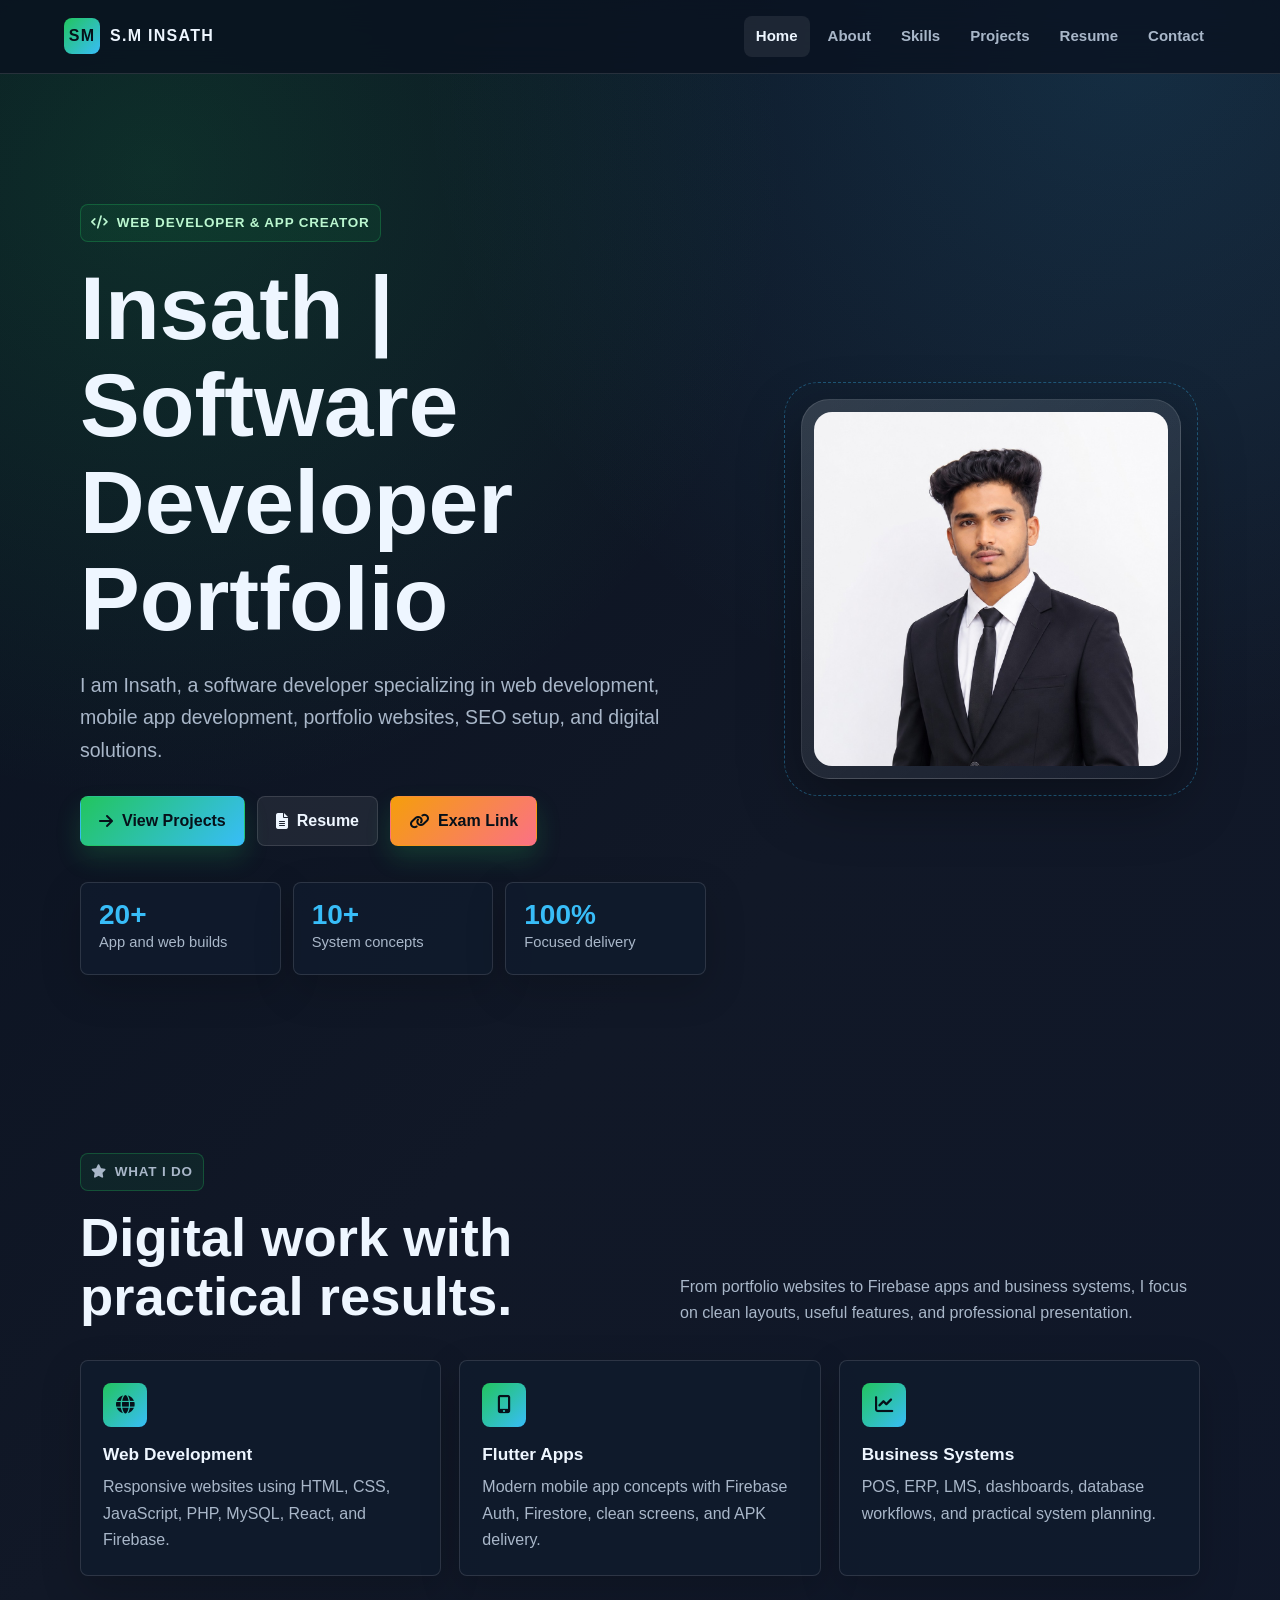
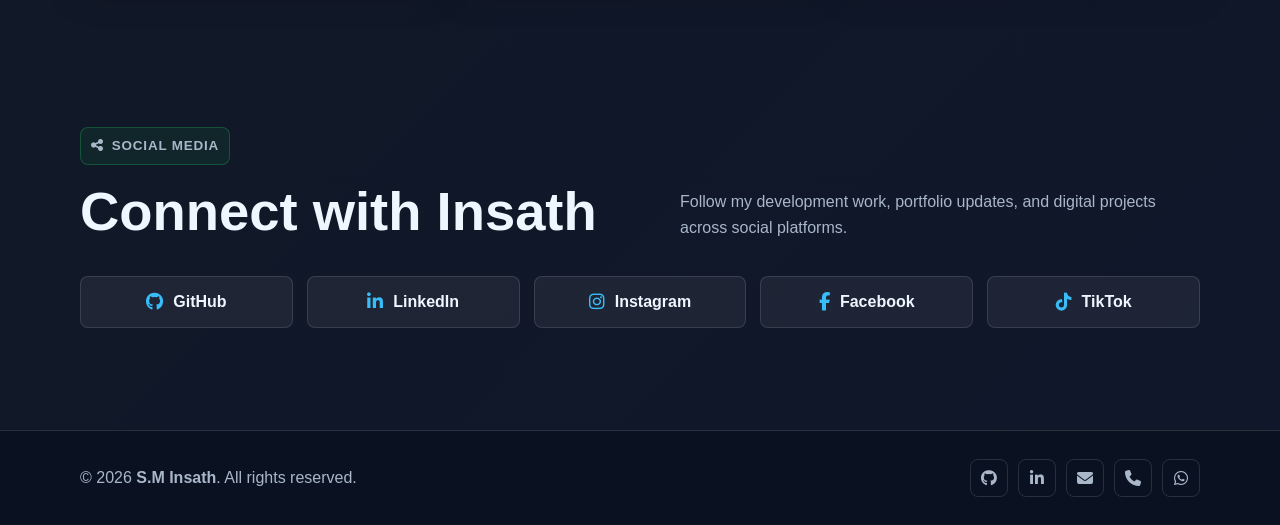
==== commit 263b71c1: "Update portfolio website" ====
--- a/index.html
+++ b/index.html
@@ -2,459 +2,137 @@
 <html lang="en">
 <head>
   <meta charset="UTF-8">
-  <meta name="google-site-verification" content="x1Ke0Cw4JuvoI3T2g84s4HsC4WZhqgiWMFPC3zYIsNM" />
-  <meta name="msvalidate.01" content="9934AB4E87036C6E1245A94658BB7D5E" />
-  <meta name="yandex-verification" content="8882e5163ebec39e" />
-   
-  <!-- SEO Meta Tags -->
-  <title>Insath | Portfolio</title>
-  <meta name="description" content="S.M Insath portfolio website. Showcasing web development, projects, resume, and contact.">
-  <meta name="keywords" content="S.M Insath, Portfolio, Web Developer, Projects, Resume, Contact">
-  <meta name="author" content="S.M Insath">
-  <meta name="robots" content="index, follow">
-  
-  <!-- Canonical -->
-  <link rel="canonical" href="https://insath07.github.io/S.M-Insath/">
-  
-  <!-- Open Graph / Facebook -->
-  <meta property="og:type" content="website">
-  <meta property="og:url" content="https://insath07.github.io/S.M-Insath/">
-  <meta property="og:title" content="S.M Insath | Portfolio">
-  <meta property="og:description" content="S.M Insath portfolio website. Showcasing web development, projects, resume, and contact.">
-  <meta property="og:image" content="https://insath07.github.io/S.M-Insath/profile03.jpg">
-  
-  <!-- Twitter Card -->
+  <meta name="viewport" content="width=device-width, initial-scale=1.0">
+  <meta name="description" content="Official portfolio website of Insath, a software developer, web developer, mobile app developer, and founder of Tekryn. Explore projects, skills, portfolio photos, and social media profiles.">
+  <title>Insath | Software Developer Portfolio</title>
+  <link rel="canonical" href="https://insath07.github.io/">
+  <meta property="og:type" content="profile">
+  <meta property="og:url" content="https://insath07.github.io/">
+  <meta property="og:title" content="Insath | Software Developer Portfolio">
+  <meta property="og:description" content="Official portfolio website of Insath, a software developer, web developer, mobile app developer, and founder of Tekryn. Explore projects, skills, portfolio photos, and social media profiles.">
+  <meta property="og:image" content="https://insath07.github.io/images/insath-professional-profile-photo.jpg">
   <meta name="twitter:card" content="summary_large_image">
-  <meta name="twitter:url" content="https://insath07.github.io/S.M-Insath/">
-  <meta name="twitter:title" content="S.M Insath | Portfolio">
-  <meta name="twitter:description" content="S.M Insath portfolio website. Showcasing web development, projects, resume, and contact.">
-  <meta name="twitter:image" content="https://insath07.github.io/S.M-Insath/profile03.jpg">
-  <meta name="description"  content="I'm Insath, a web developer & designer. Check out my portfolio, projects and contact details.">
-  
+  <meta name="twitter:title" content="Insath | Software Developer Portfolio">
+  <meta name="twitter:description" content="Official portfolio website of Insath, a software developer, web developer, mobile app developer, and founder of Tekryn. Explore projects, skills, portfolio photos, and social media profiles.">
+  <meta name="twitter:image" content="https://insath07.github.io/images/insath-professional-profile-photo.jpg">
   <script type="application/ld+json">
   {
     "@context": "https://schema.org",
-    "@type": "Person",
-    "name": "S.M INSATH",
-    "url": "https://insath07.github.io/S.M-Insath/",
-    "image": "https://insath07.github.io/S.M-Insath/profile03.jpg",
-    "sameAs": [
-      "https://www.linkedin.com/in/mohammed-insath-282153331?utm_source=share&utm_campaign=share_via&utm_content=profile&utm_medium=android_app",
-      "https://www.instagram.com/s.m_insath?igsh=MWEwN21kNHUwanJlNA==",
-      "https://www.facebook.com/share/1A148RqFuw/",
-      "https://www.tiktok.com/@mhd_insath?_r=1&_t=ZS-91bYsBVT6WL",
-      "https://x.com/InsathS39247?t=5x6QBydf7sV2902f7t6WVg&s=09"
-    ],
-    "jobTitle": "Web Developer & Designer",
-    "description": "Portfolio website of S.M INSATH showcasing web development projects, resume, and contact info."
+    "@type": "ProfilePage",
+    "mainEntity": {
+      "@type": "Person",
+      "name": "Insath",
+      "alternateName": "Tekryn",
+      "jobTitle": "Software Developer",
+      "description": "Software Developer, Web Developer, Mobile App Developer, and Founder of Tekryn.",
+      "image": "https://insath07.github.io/images/insath-professional-profile-photo.jpg",
+      "url": "https://insath07.github.io/",
+      "sameAs": [
+        "https://github.com/insath07",
+        "https://www.linkedin.com/in/mohammed-insath-282153331",
+        "https://www.instagram.com/s.m_insath/",
+        "https://www.facebook.com/YOUR_FACEBOOK_USERNAME",
+        "https://www.tiktok.com/@mhd_insath"
+      ]
+    }
   }
   </script>
-    
-  <!-- SEO Meta Tags -->
-  <title>Imsath | Web Developer & Designer</title>
-  <meta name="description" content="S.M INSATH – Personal portfolio showcasing projects, resume, skills, and contact information. Built using HTML, CSS, JavaScript, and React.">
-  
-  <!-- Primary Meta Tags -->
-  <meta charset="UTF-8">
-  <meta name="viewport" content="width=device-width, initial-scale=1.0">
-  <meta name="robots" content="index, follow">
-  
-  <!-- Open Graph / Facebook -->
-  <meta property="og:type" content="website">
-  <meta property="og:url" content="https://insath07.github.io/S.M-Insath/">
-  <meta property="og:title" content="S.M INSATH Portfolio | Web Developer & Designer">
-  <meta property="og:description" content="S.M INSATH – Personal portfolio showcasing projects, resume, skills, and contact information.">
-  <meta property="og:image" content="https://insath07.github.io/S.M-Insath/preview-image.png">
-  
-  <!-- Twitter -->
-  <meta property="twitter:card" content="summary_large_image">
-  <meta property="twitter:url" content="https://insath07.github.io/S.M-Insath/">
-  <meta property="twitter:title" content="S.M INSATH Portfolio | Web Developer & Designer">
-  <meta property="twitter:description" content="S.M INSATH – Personal portfolio showcasing projects, resume, skills, and contact information.">
-  <meta property="twitter:image" content="https://insath07.github.io/S.M-Insath/preview-image.png">
-  
-  <!-- Structured Data (JSON-LD) -->
-  <script type="application/ld+json">
-  {
-    "@context": "https://schema.org",
-    "@type": "Person",
-    "name": "INSATH",
-    "url": "https://insath07.github.io/S.M-Insath/",
-    "sameAs": [
-      "https://www.linkedin.com/in/mohammed-insath-282153331?utm_source=share&utm_campaign=share_via&utm_content=profile&utm_medium=android_app",
-      "https://github.com/insath07",
-      "https://www.instagram.com/s.m_insath?igsh=MWEwN21kNHUwanJlNA==/"
-    ],
-    "jobTitle": "Web Developer & Designer",
-    "image": "https://insath07.github.io/S.M-Insath/profile03.jpg"
-  }
-  </script>
-    
-  <meta name="viewport" content="width=device-width, initial-scale=1.0">
-  <title>S.M INSATH | Home</title>
+  <link rel="preconnect" href="https://cdnjs.cloudflare.com">
   <link rel="stylesheet" href="https://cdnjs.cloudflare.com/ajax/libs/font-awesome/6.6.0/css/all.min.css">
-   
-  <style>
-    /* ---------- BASIC RESET ---------- */
-    * {
-      margin: 0;
-      padding: 0;
-      box-sizing: border-box;
-      font-family: "Poppins", sans-serif;
-    }
-
-    body {
-      background: linear-gradient(135deg, #0f172a 0%, #1e1b4b 100%);
-      color: #f8fafc;
-      line-height: 1.6;
-      scroll-behavior: smooth;
-      min-height: 200vh;
-      overflow-x: hidden;
-    }
-
-    body { margin-top: 70px; }
-
-    /* ---------- HEADER ---------- */
-    header {
-      width: 100%;
-      background: rgba(17, 25, 40, 0.75);
-      backdrop-filter: blur(15px);
-      display: flex;
-      justify-content: space-between;
-      align-items: center;
-      padding: 18px 8%;
-      position: fixed;
-      top: 0;
-      left: 0;
-      z-index: 1000;
-      border-bottom: 1px solid rgba(255, 255, 255, 0.1);
-      transition: all 0.4s ease;
-    }
-
-    header.scrolled {
-      background: rgba(17, 25, 40, 0.95);
-      box-shadow: 0 4px 20px rgba(56, 189, 248, 0.35);
-      padding: 14px 8%;
-      transform: translateY(-2px);
-    }
-
-    header .logo {
-      font-size: 1rem;
-      font-weight: 700;
-      color: #38bdf8;
-      letter-spacing: 1px;
-      cursor: pointer;
-      position: relative;
-    }
-
-    header .logo::after {
-      content: '';
-      position: absolute;
-      left: 0;
-      bottom: -5px;
-      width: 0%;
-      height: 3px;
-      background: linear-gradient(90deg, #38bdf8, #a78bfa);
-      border-radius: 2px;
-      transition: width 0.4s ease;
-    }
-
-    header .logo:hover::after { width: 100%; }
-
-    nav .nav-links { display: flex; gap: 35px; }
-    nav .nav-links li { list-style: none; }
-    nav .nav-links li a {
-      color: #f1f5f9;
-      text-decoration: none;
-      font-weight: 600;
-      position: relative;
-      transition: 0.3s;
-      padding: 5px 0;
-    }
-    nav .nav-links li a::after {
-      content: "";
-      position: absolute;
-      bottom: -5px;
-      left: 0;
-      width: 0%;
-      height: 2px;
-      background: linear-gradient(90deg, #38bdf8, #a78bfa);
-      transition: width 0.3s ease;
-      border-radius: 2px;
-    }
-    nav .nav-links li a:hover::after,
-    nav .nav-links li a.active::after { width: 100%; }
-    nav .nav-links li a:hover { color: #38bdf8; transform: scale(1.05); }
-    nav .nav-links li a.active { color: #a78bfa; text-shadow: 0 0 8px #38bdf8; }
-
-    .menu-toggle {
-      display: none;
-      font-size: 1.6rem;
-      cursor: pointer;
-      color: #38bdf8;
-      transition: transform 0.3s ease;
-    }
-    .menu-toggle:hover { transform: rotate(90deg) scale(1.2); }
-
-    @media (max-width: 768px) {
-      nav .nav-links {
-        position: fixed;
-        top: 0;
-        right: -100%;
-        flex-direction: column;
-        background: rgba(17, 25, 40, 0.95);
-        width: 220px;
-        height: 100vh;
-        padding-top: 70px;
-        gap: 20px;
-        transition: right 0.4s ease;
-        box-shadow: 0 0 15px rgba(56, 189, 248, 0.2);
-        z-index: 999;
-      }
-      nav .nav-links.active { right: 0; }
-      .menu-toggle { display: block; }
-    }
-
-    @media (min-width: 769px) { .menu-toggle { display: none; } }
-
-    /* ===== HERO SECTION ===== */
-    .hero {
-      position: relative;
-      display: flex;
-      flex-wrap: wrap;
-      align-items: center;
-      justify-content: center;
-      padding: 80px 20px;
-      background-color: #0f172a;
-      color: #f8fafc;
-      overflow: hidden;
-    }
-
-    .hero-content { flex: 1 1 500px; max-width: 600px; text-align: left; z-index: 2; position: relative; }
-    .hero-content h1 { font-size: 3rem; margin-bottom: 15px; color: #ffffff; }
-    .hero-content h1 span { color: #38bdf8; }
-    .hero-content .tagline { font-size: 1.2rem; margin-bottom: 15px; color: #a1a1aa; }
-    .hero-content .intro { font-size: 1rem; line-height: 1.8; margin-bottom: 25px; color: #d1d5db; }
-    .hero-buttons { display: flex; flex-wrap: wrap; gap: 15px; margin-bottom: 25px; }
-
-    .btn {
-      display: inline-block; padding: 12px 30px; border-radius: 8px;
-      text-decoration: none; font-weight: 500;
-      background: linear-gradient(90deg, #38bdf8, #a78bfa);
-      color: #fff; transition: all 0.3s ease;
-      box-shadow: 0 4px 15px rgba(56, 189, 248, 0.3);
-    }
-    .btn:hover { transform: translateY(-3px); box-shadow: 0 6px 20px rgba(56, 189, 248, 0.5); }
-    
-    /* Exam button specific style (optional slight variation) */
-    .btn-exam {
-      background: linear-gradient(90deg, #f97316, #fb7185);
-      box-shadow: 0 4px 15px rgba(249, 115, 22, 0.3);
-    }
-    .btn-exam:hover { box-shadow: 0 6px 20px rgba(249, 115, 22, 0.6); }
-
-    /* Hero Image */
-    .hero-image { position: relative; flex: 1 1 40px; max-width: 450px; text-align: center; z-index: 2; }
-    .hero-image img {
-      width: 330px; height: 330px;
-      border-radius: 50%;
-      object-fit: cover;
-      border: 4px solid rgba(56,189,248,0.9);
-      box-shadow: 0 12px 30px rgba(0,0,0,0.6), 0 0 30px rgba(56,189,248,0.12);
-      transition: transform 0.35s ease, box-shadow 0.35s ease;
-    }
-    .hero-image img:hover { transform: scale(1.03); }
-
-    .profile-orbit {
-      position: absolute;
-      width: 420px; height: 420px;
-      border-radius: 50%;
-      border: 2px dashed rgba(167,139,250,0.18);
-      top: 50%; left: 50%;
-      transform: translate(-50%,-50%);
-      pointer-events: none;
-      animation: rotateOrbit 12s linear infinite;
-      z-index: 2;
-    }
-    @keyframes rotateOrbit { 0% { transform: translate(-50%,-50%) rotate(0deg); } 100% { transform: translate(-50%,-50%) rotate(360deg); } }
-
-    /* Skill icons */
-    .skill-icon {
-      position: absolute; width: 60px; height: 60px; border-radius: 50%;
-      display: flex; justify-content: center; align-items: center;
-      color: #fff; font-size: 26px;
-      box-shadow: 0 8px 20px rgba(0,0,0,0.5);
-      transition: transform 0.3s ease;
-      z-index: 2;
-    }
-    .skill-icon:hover { transform: scale(1.2) rotate(10deg); }
-
-    .icon-html { background: #e34c26; top: -20px; left: 50%; transform: translateX(-50%); }
-    .icon-react { background: #38bdf8; top: 40%; right: -25px; }
-    .icon-java { background: #f89820; bottom: -20px; left: 40%; }
-    .icon-python { background: #306998; bottom: 20px; right: 40px; }
-
-    /* ---------- TECH ICONS BACKGROUND ANIMATION ---------- */
-    .tech-bg {
-      position: absolute; top: 0; left: 0; width: 100%; height: 100%;
-      z-index: 1;
-      pointer-events: none;
-      overflow: hidden;
-    }
-    .tech-bg i {
-      position: absolute;
-      font-size: 2rem;
-      color: rgba(255,255,255,0.2);
-      filter: blur(1.5px);
-      animation: float 15s linear infinite;
-    }
-    @keyframes float {
-      0% { transform: translateY(100vh) rotate(0deg); opacity: 0; }
-      10% { opacity: 1; }
-      50% { transform: translateY(50vh) rotate(180deg); }
-      90% { opacity: 1; }
-      100% { transform: translateY(-10vh) rotate(360deg); opacity: 0; }
-    }
-
-    /* Responsive */
-    @media (max-width: 900px) {
-      .hero { flex-direction: column-reverse; text-align: center; gap: 30px; }
-      .hero-content { text-align: center; }
-      .hero-buttons { justify-content: center; }
-      .hero-image img { width: 260px; height: 260px; }
-      .profile-orbit { width: 330px; height: 330px; }
-      .skill-icon { width: 50px; height: 50px; font-size: 22px; }
-    }
-
-    @media (max-width: 500px) {
-      .hero-content h1 { font-size: 2rem; }
-      .hero-content .tagline { font-size: 1rem; }
-      .hero-content .intro { font-size: 0.95rem; }
-    }
-
-    /* ---------- FOOTER ---------- */
-    footer {
-      background: rgba(17,25,40,0.95);
-      text-align: center;
-      padding: 25px 10px;
-      color: #a1a1aa;
-      font-size: 0.95rem;
-      border-top: 1px solid rgba(56,189,248,0.2);
-    }
-    footer a { color: #38bdf8; text-decoration: none; transition: 0.3s; }
-    footer a:hover { color: #a78bfa; }
-  </style>
+  <link rel="stylesheet" href="styles.css">
 </head>
 <body>
-
-  <!-- ===== HEADER ===== -->
-  <header id="header">
-    <div class="logo">S.M INSATH</div>
-    <nav>
+  <header class="site-header">
+    <a class="logo" href="index.html"><span class="logo-mark">SM</span><span>S.M INSATH</span></a>
+    <nav aria-label="Primary navigation">
+      <button class="menu-toggle" type="button" aria-label="Open menu" aria-expanded="false"><i class="fa-solid fa-bars"></i></button>
       <ul class="nav-links">
-        <li><a href="index.html">Home</a></li>
+        <li><a class="active" href="index.html">Home</a></li>
         <li><a href="about.html">About</a></li>
         <li><a href="skills.html">Skills</a></li>
         <li><a href="projects.html">Projects</a></li>
         <li><a href="resume.html">Resume</a></li>
         <li><a href="contact.html">Contact</a></li>
       </ul>
-      <div class="menu-toggle" id="menu-toggle">
-        <i class="fa fa-bars"></i>
-      </div>
     </nav>
   </header>
 
-  <!-- ===== HERO SECTION ===== -->
-  <section class="hero">
-    <!-- Animated Tech Background -->
-    <div class="tech-bg" id="tech-bg"></div>
+  <main>
+    <section class="section">
+      <div class="container hero">
+        <div>
+          <p class="eyebrow"><i class="fa-solid fa-code"></i> Web Developer & App Creator</p>
+          <h1>Insath | Software Developer Portfolio</h1>
+          <p class="lead">I am Insath, a software developer specializing in web development, mobile app development, portfolio websites, SEO setup, and digital solutions.</p>
+          <div class="hero-actions">
+            <a class="btn" href="projects.html"><i class="fa-solid fa-arrow-right"></i> View Projects</a>
+            <a class="btn secondary" href="resume.html"><i class="fa-solid fa-file-lines"></i> Resume</a>
+            <a class="btn warning" href="https://forms.gle/nx7jjx1yZNJtAqa2A" target="_blank" rel="noopener noreferrer"><i class="fa-solid fa-link"></i> Exam Link</a>
+          </div>
+          <div class="stats-strip">
+            <div class="stat"><strong>20+</strong><span>App and web builds</span></div>
+            <div class="stat"><strong>10+</strong><span>System concepts</span></div>
+            <div class="stat"><strong>100%</strong><span>Focused delivery</span></div>
+          </div>
+        </div>
+        <div class="hero-media">
+          <div class="portrait-frame">
+            <img src="images/insath-tech-entrepreneur-sri-lanka.jpg" alt="Insath - Software Developer Portfolio">
+          </div>
+        </div>
+      </div>
+    </section>
 
-    <div class="hero-content">
-      <h1>Hello, I'm <span>S.M INSATH</span></h1>
-      <p class="tagline">Web Developer | App Creator | Graphic Designer</p>
-      <p class="intro">I create modern websites, mobile apps, and visual designs that bring ideas to life. Let’s build something amazing together!</p>
-      <div class="hero-buttons">
-        <a href="projects.html" class="btn">View My Work</a>
-        <!-- New Exam Link button with provided URL -->
-        <a href="https://forms.gle/nx7jjx1yZNJtAqa2A" class="btn btn-exam" target="_blank" rel="noopener noreferrer">Exam Link</a>
+    <section class="section compact">
+      <div class="container">
+        <div class="section-head">
+          <div>
+            <p class="eyebrow"><i class="fa-solid fa-star"></i> What I Do</p>
+            <h2>Digital work with practical results.</h2>
+          </div>
+          <p>From portfolio websites to Firebase apps and business systems, I focus on clean layouts, useful features, and professional presentation.</p>
+        </div>
+        <div class="grid">
+          <article class="card"><i class="fa-solid fa-globe"></i><h3>Web Development</h3><p>Responsive websites using HTML, CSS, JavaScript, PHP, MySQL, React, and Firebase.</p></article>
+          <article class="card"><i class="fa-solid fa-mobile-screen-button"></i><h3>Flutter Apps</h3><p>Modern mobile app concepts with Firebase Auth, Firestore, clean screens, and APK delivery.</p></article>
+          <article class="card"><i class="fa-solid fa-chart-line"></i><h3>Business Systems</h3><p>POS, ERP, LMS, dashboards, database workflows, and practical system planning.</p></article>
+        </div>
+      </div>
+    </section>
+
+    <section class="section compact">
+      <div class="container">
+        <div class="section-head">
+          <div>
+            <p class="eyebrow"><i class="fa-solid fa-share-nodes"></i> Social Media</p>
+            <h2>Connect with Insath</h2>
+          </div>
+          <p>Follow my development work, portfolio updates, and digital projects across social platforms.</p>
+        </div>
+
+        <div class="social-button-grid">
+          <a class="social-button" href="https://github.com/insath07" target="_blank" rel="noopener noreferrer"><i class="fa-brands fa-github"></i><span>GitHub</span></a>
+          <a class="social-button" href="https://www.linkedin.com/in/mohammed-insath-282153331" target="_blank" rel="noopener noreferrer"><i class="fa-brands fa-linkedin-in"></i><span>LinkedIn</span></a>
+          <a class="social-button" href="https://www.instagram.com/s.m_insath/" target="_blank" rel="noopener noreferrer"><i class="fa-brands fa-instagram"></i><span>Instagram</span></a>
+          <a class="social-button" href="https://www.facebook.com/YOUR_FACEBOOK_USERNAME" target="_blank" rel="noopener noreferrer"><i class="fa-brands fa-facebook-f"></i><span>Facebook</span></a>
+          <a class="social-button" href="https://www.tiktok.com/@mhd_insath" target="_blank" rel="noopener noreferrer"><i class="fa-brands fa-tiktok"></i><span>TikTok</span></a>
+        </div>
+      </div>
+    </section>
+  </main>
+
+  <footer class="site-footer">
+    <div class="footer-inner">
+      <p>&copy; <span data-year></span> <strong>S.M Insath</strong>. All rights reserved.</p>
+      <div class="social-links" aria-label="Social links">
+        <a href="https://github.com/insath07" target="_blank" rel="noopener noreferrer" aria-label="GitHub"><i class="fa-brands fa-github"></i></a>
+        <a href="https://www.linkedin.com/in/mohammed-insath-282153331" target="_blank" rel="noopener noreferrer" aria-label="LinkedIn"><i class="fa-brands fa-linkedin-in"></i></a>
+        <a href="mailto:mohammedimmmu678@gmail.com" aria-label="Email"><i class="fa-solid fa-envelope"></i></a>
+        <a href="tel:+94776547269" aria-label="Phone 0776547269"><i class="fa-solid fa-phone"></i></a>
+        <a href="https://wa.me/94776547269" target="_blank" rel="noopener noreferrer" aria-label="WhatsApp 0776547269"><i class="fa-brands fa-whatsapp"></i></a>
       </div>
     </div>
-
-    <div class="hero-image">
-      <!-- Note: using profile04.png as in original. Ensure the file exists or replace. -->
-      <img src="profile04.png" alt="INSATH">
-      <div class="profile-orbit"></div>
-      <div class="skill-icon icon-html" title="HTML5"><i class="fab fa-html5"></i></div>
-      <div class="skill-icon icon-react" title="React"><i class="fab fa-react"></i></div>
-      <div class="skill-icon icon-java" title="Java"><i class="fab fa-java"></i></div>
-      <div class="skill-icon icon-python" title="Python"><i class="fab fa-python"></i></div>
-    </div>
-  </section>
-
-  <!-- ===== FOOTER PLACEHOLDER ===== -->
-  <div id="footer-placeholder"></div>
-
-  <script>
-    // Load footer dynamically
-    fetch('footer.html')
-      .then(response => response.text())
-      .then(data => {
-        document.getElementById('footer-placeholder').innerHTML = data;
-      })
-      .catch(err => console.error('Error loading footer:', err));
-  </script>
-
-  <script>
-    const menuToggle = document.getElementById("menu-toggle");
-    const navLinks = document.querySelector(".nav-links");
-    const header = document.getElementById("header");
-
-    // Mobile Menu Toggle
-    menuToggle.addEventListener("click", () => {
-      navLinks.classList.toggle("active");
-      document.body.style.overflow = navLinks.classList.contains("active") ? "hidden" : "auto";
-    });
-
-    // Close menu when clicking a link
-    navLinks.querySelectorAll("a").forEach(link => {
-      link.addEventListener("click", () => {
-        navLinks.classList.remove("active");
-        document.body.style.overflow = "auto";
-      });
-    });
-
-    // Scroll Effect
-    window.addEventListener("scroll", () => {
-      if (window.scrollY > 50) header.classList.add("scrolled");
-      else header.classList.remove("scrolled");
-    });
-
-    // Highlight Current Page
-    document.querySelectorAll(".nav-links a").forEach(link => {
-      const href = link.getAttribute("href");
-      const currentPage = window.location.pathname.split("/").pop();
-      if ((href === "index.html" && (currentPage === "" || currentPage === "index.html")) || href === currentPage)
-        link.classList.add("active");
-      else link.classList.remove("active");
-    });
-
-    // ===== Tech Background Floating Icons =====
-    const techIcons = ['fab fa-html5','fab fa-css3-alt','fab fa-js','fab fa-react','fab fa-python','fab fa-java','fab fa-js','fab fa-android','fas fa-robot'];
-    const techBg = document.getElementById('tech-bg');
-
-    for(let i=0; i<20; i++){
-      const icon = document.createElement('i');
-      const cls = techIcons[Math.floor(Math.random()*techIcons.length)];
-      icon.className = cls;
-      icon.style.left = Math.random()*100 + 'vw';
-      icon.style.top = Math.random()*100 + 'vh';
-      icon.style.fontSize = (20+Math.random()*30)+'px';
-      icon.style.animationDuration = (10+Math.random()*15)+'s';
-      icon.style.opacity = Math.random()*0.5 + 0.2;
-      techBg.appendChild(icon);
-    }
-  </script>
-
+  </footer>
+  <script src="app.js"></script>
 </body>
 </html>
--- a/styles.css
+++ b/styles.css
@@ -0,0 +1,772 @@
+:root {
+  --bg: #09111f;
+  --panel: #101b2d;
+  --panel-soft: rgba(255, 255, 255, 0.06);
+  --line: rgba(255, 255, 255, 0.12);
+  --text: #eef6ff;
+  --muted: #a9b7c9;
+  --brand: #22c55e;
+  --brand-2: #38bdf8;
+  --accent: #f59e0b;
+  --danger: #f43f5e;
+  --shadow: 0 22px 60px rgba(0, 0, 0, 0.35);
+  --radius: 8px;
+}
+
+* {
+  box-sizing: border-box;
+  margin: 0;
+  padding: 0;
+}
+
+html {
+  scroll-behavior: smooth;
+}
+
+body {
+  min-height: 100vh;
+  background:
+    radial-gradient(circle at 12% 8%, rgba(34, 197, 94, 0.16), transparent 28%),
+    radial-gradient(circle at 88% 2%, rgba(56, 189, 248, 0.14), transparent 30%),
+    linear-gradient(135deg, #09111f 0%, #111827 48%, #0f172a 100%);
+  color: var(--text);
+  font-family: Inter, "Segoe UI", Arial, sans-serif;
+  line-height: 1.65;
+  overflow-x: hidden;
+}
+
+body.menu-open {
+  overflow: hidden;
+}
+
+img {
+  display: block;
+  max-width: 100%;
+}
+
+a {
+  color: inherit;
+}
+
+.site-header {
+  position: fixed;
+  inset: 0 0 auto;
+  z-index: 50;
+  display: flex;
+  align-items: center;
+  justify-content: space-between;
+  gap: 24px;
+  padding: 16px clamp(18px, 5vw, 72px);
+  background: rgba(9, 17, 31, 0.78);
+  border-bottom: 1px solid var(--line);
+  backdrop-filter: blur(16px);
+  transition: box-shadow 0.25s ease, background 0.25s ease, padding 0.25s ease;
+}
+
+.site-header.scrolled {
+  padding-block: 12px;
+  background: rgba(9, 17, 31, 0.94);
+  box-shadow: 0 12px 35px rgba(0, 0, 0, 0.25);
+}
+
+.logo {
+  display: inline-flex;
+  align-items: center;
+  gap: 10px;
+  text-decoration: none;
+  font-weight: 800;
+  letter-spacing: 0.08em;
+}
+
+.logo-mark {
+  display: grid;
+  width: 36px;
+  height: 36px;
+  place-items: center;
+  border-radius: var(--radius);
+  color: #061019;
+  background: linear-gradient(135deg, var(--brand), var(--brand-2));
+}
+
+.nav-links {
+  display: flex;
+  align-items: center;
+  gap: 6px;
+  list-style: none;
+}
+
+.nav-links a {
+  display: inline-flex;
+  align-items: center;
+  min-height: 40px;
+  padding: 8px 12px;
+  border-radius: var(--radius);
+  color: var(--muted);
+  font-size: 0.94rem;
+  font-weight: 700;
+  text-decoration: none;
+  transition: background 0.2s ease, color 0.2s ease;
+}
+
+.nav-links a:hover,
+.nav-links a.active {
+  color: var(--text);
+  background: rgba(255, 255, 255, 0.08);
+}
+
+.menu-toggle {
+  display: none;
+  width: 42px;
+  height: 42px;
+  border: 1px solid var(--line);
+  border-radius: var(--radius);
+  background: rgba(255, 255, 255, 0.06);
+  color: var(--text);
+  font-size: 1.15rem;
+}
+
+main {
+  padding-top: 74px;
+}
+
+.section {
+  padding: clamp(58px, 8vw, 104px) clamp(18px, 5vw, 72px);
+}
+
+.section.compact {
+  padding-top: 48px;
+}
+
+.container {
+  width: min(1120px, 100%);
+  margin: 0 auto;
+}
+
+.hero {
+  min-height: calc(100vh - 74px);
+  display: grid;
+  grid-template-columns: minmax(0, 1.08fr) minmax(290px, 0.72fr);
+  align-items: center;
+  gap: clamp(34px, 6vw, 78px);
+}
+
+.eyebrow {
+  display: inline-flex;
+  align-items: center;
+  gap: 8px;
+  width: fit-content;
+  margin-bottom: 18px;
+  padding: 7px 10px;
+  border: 1px solid rgba(34, 197, 94, 0.28);
+  border-radius: var(--radius);
+  color: #bbf7d0;
+  background: rgba(34, 197, 94, 0.08);
+  font-size: 0.84rem;
+  font-weight: 800;
+  letter-spacing: 0.06em;
+  text-transform: uppercase;
+}
+
+h1,
+h2,
+h3 {
+  line-height: 1.08;
+  letter-spacing: 0;
+}
+
+h1 {
+  max-width: 820px;
+  font-size: clamp(2.45rem, 7vw, 5.8rem);
+}
+
+h2 {
+  color: var(--text);
+  font-size: clamp(2rem, 4.5vw, 3.4rem);
+}
+
+h3 {
+  font-size: 1.08rem;
+}
+
+.lead {
+  max-width: 700px;
+  margin-top: 22px;
+  color: var(--muted);
+  font-size: clamp(1.02rem, 2vw, 1.22rem);
+}
+
+.hero-actions,
+.actions {
+  display: flex;
+  flex-wrap: wrap;
+  gap: 12px;
+  margin-top: 30px;
+}
+
+.btn {
+  display: inline-flex;
+  align-items: center;
+  justify-content: center;
+  gap: 9px;
+  min-height: 46px;
+  padding: 11px 18px;
+  border: 1px solid transparent;
+  border-radius: var(--radius);
+  color: #061019;
+  background: linear-gradient(135deg, var(--brand), var(--brand-2));
+  font-weight: 800;
+  text-decoration: none;
+  box-shadow: 0 12px 25px rgba(34, 197, 94, 0.18);
+  transition: transform 0.2s ease, box-shadow 0.2s ease, background 0.2s ease;
+}
+
+.btn:hover {
+  transform: translateY(-2px);
+  box-shadow: 0 18px 34px rgba(34, 197, 94, 0.24);
+}
+
+.btn.secondary {
+  color: var(--text);
+  background: rgba(255, 255, 255, 0.07);
+  border-color: var(--line);
+  box-shadow: none;
+}
+
+.btn.warning {
+  background: linear-gradient(135deg, var(--accent), #fb7185);
+}
+
+.hero-media {
+  position: relative;
+  display: grid;
+  place-items: center;
+  min-height: 430px;
+}
+
+.portrait-frame {
+  position: relative;
+  width: min(380px, 82vw);
+  aspect-ratio: 1;
+  padding: 12px;
+  border: 1px solid var(--line);
+  border-radius: 28px;
+  background: linear-gradient(145deg, rgba(255, 255, 255, 0.14), rgba(255, 255, 255, 0.03));
+  box-shadow: var(--shadow);
+}
+
+.portrait-frame::before {
+  content: "";
+  position: absolute;
+  inset: -18px;
+  border: 1px dashed rgba(56, 189, 248, 0.34);
+  border-radius: 34px;
+  pointer-events: none;
+}
+
+.portrait-frame img {
+  width: 100%;
+  height: 100%;
+  object-fit: cover;
+  border-radius: 18px;
+}
+
+.stats-strip {
+  display: grid;
+  grid-template-columns: repeat(3, minmax(0, 1fr));
+  gap: 12px;
+  margin-top: 36px;
+}
+
+.stat,
+.card,
+.project-card,
+.contact-panel {
+  border: 1px solid var(--line);
+  border-radius: var(--radius);
+  background: rgba(16, 27, 45, 0.78);
+  box-shadow: 0 14px 40px rgba(0, 0, 0, 0.18);
+}
+
+.stat {
+  padding: 18px;
+}
+
+.stat strong {
+  display: block;
+  color: var(--brand-2);
+  font-size: 1.75rem;
+  line-height: 1;
+}
+
+.stat span {
+  color: var(--muted);
+  font-size: 0.92rem;
+}
+
+.section-head {
+  display: flex;
+  align-items: end;
+  justify-content: space-between;
+  gap: 28px;
+  margin-bottom: 34px;
+}
+
+.section-head p {
+  max-width: 520px;
+  color: var(--muted);
+}
+
+.grid {
+  display: grid;
+  grid-template-columns: repeat(3, minmax(0, 1fr));
+  gap: 18px;
+}
+
+.grid.two {
+  grid-template-columns: repeat(2, minmax(0, 1fr));
+}
+
+.card {
+  padding: 22px;
+}
+
+.card i,
+.project-icon {
+  display: inline-grid;
+  width: 44px;
+  height: 44px;
+  place-items: center;
+  margin-bottom: 18px;
+  border-radius: var(--radius);
+  color: #061019;
+  background: linear-gradient(135deg, var(--brand), var(--brand-2));
+  font-size: 1.15rem;
+}
+
+.card p,
+.project-card p {
+  margin-top: 10px;
+  color: var(--muted);
+}
+
+.progress {
+  height: 9px;
+  margin-top: 18px;
+  overflow: hidden;
+  border-radius: 999px;
+  background: rgba(255, 255, 255, 0.1);
+}
+
+.progress span {
+  display: block;
+  height: 100%;
+  border-radius: inherit;
+  background: linear-gradient(90deg, var(--brand), var(--brand-2));
+}
+
+.about-layout,
+.contact-layout {
+  display: grid;
+  grid-template-columns: 0.8fr 1.2fr;
+  align-items: center;
+  gap: clamp(30px, 6vw, 72px);
+}
+
+.about-photo {
+  overflow: hidden;
+  border-radius: 24px;
+  border: 1px solid var(--line);
+  box-shadow: var(--shadow);
+}
+
+.about-photo img {
+  width: 100%;
+  aspect-ratio: 4 / 5;
+  object-fit: cover;
+}
+
+.timeline {
+  display: grid;
+  gap: 12px;
+  margin-top: 26px;
+  list-style: none;
+}
+
+.timeline li {
+  display: flex;
+  gap: 12px;
+  padding: 14px;
+  border: 1px solid var(--line);
+  border-radius: var(--radius);
+  background: var(--panel-soft);
+  color: var(--muted);
+}
+
+.timeline i {
+  color: var(--brand);
+  margin-top: 4px;
+}
+
+.projects-grid {
+  display: grid;
+  grid-template-columns: repeat(3, minmax(0, 1fr));
+  gap: 18px;
+}
+
+.project-card {
+  overflow: hidden;
+  transition: transform 0.22s ease, border-color 0.22s ease, box-shadow 0.22s ease;
+}
+
+.project-card:hover {
+  transform: translateY(-4px);
+  border-color: rgba(56, 189, 248, 0.42);
+  box-shadow: 0 20px 55px rgba(0, 0, 0, 0.28);
+}
+
+.project-card img {
+  width: 100%;
+  aspect-ratio: 16 / 10;
+  object-fit: cover;
+}
+
+.portfolio-gallery {
+  display: grid;
+  grid-template-columns: repeat(auto-fit, minmax(190px, 1fr));
+  gap: 18px;
+}
+
+.portfolio-photo {
+  overflow: hidden;
+  border: 1px solid var(--line);
+  border-radius: var(--radius);
+  background: rgba(16, 27, 45, 0.78);
+  box-shadow: 0 14px 40px rgba(0, 0, 0, 0.18);
+}
+
+.portfolio-photo img {
+  width: 100%;
+  aspect-ratio: 4 / 5;
+  object-fit: cover;
+}
+
+.portfolio-photo figcaption {
+  min-height: 58px;
+  padding: 12px 14px;
+  color: var(--muted);
+  font-size: 0.92rem;
+  font-weight: 700;
+}
+
+.social-button-grid {
+  display: grid;
+  grid-template-columns: repeat(auto-fit, minmax(170px, 1fr));
+  gap: 14px;
+}
+
+.social-button {
+  display: inline-flex;
+  align-items: center;
+  justify-content: center;
+  gap: 10px;
+  min-height: 52px;
+  padding: 12px 16px;
+  border: 1px solid var(--line);
+  border-radius: var(--radius);
+  color: var(--text);
+  background: rgba(255, 255, 255, 0.06);
+  font-weight: 800;
+  text-decoration: none;
+  transition: transform 0.2s ease, border-color 0.2s ease, background 0.2s ease;
+}
+
+.social-button:hover {
+  transform: translateY(-2px);
+  border-color: rgba(56, 189, 248, 0.44);
+  background: rgba(56, 189, 248, 0.14);
+}
+
+.social-button i {
+  color: var(--brand-2);
+  font-size: 1.12rem;
+}
+
+.project-visual {
+  position: relative;
+  display: grid;
+  min-height: 178px;
+  place-items: center;
+  overflow: hidden;
+  background:
+    radial-gradient(circle at 25% 25%, rgba(34, 197, 94, 0.22), transparent 30%),
+    radial-gradient(circle at 76% 30%, rgba(56, 189, 248, 0.24), transparent 32%),
+    linear-gradient(135deg, rgba(255, 255, 255, 0.08), rgba(255, 255, 255, 0.02));
+}
+
+.project-visual::before {
+  content: "";
+  position: absolute;
+  width: 230px;
+  height: 230px;
+  border: 1px solid rgba(255, 255, 255, 0.12);
+  border-radius: 50%;
+}
+
+.project-visual i {
+  position: relative;
+  display: grid;
+  width: 72px;
+  height: 72px;
+  place-items: center;
+  border: 1px solid var(--line);
+  border-radius: 18px;
+  color: var(--text);
+  background: rgba(255, 255, 255, 0.08);
+  font-size: 2rem;
+}
+
+.project-body {
+  padding: 18px;
+}
+
+.tags {
+  display: flex;
+  flex-wrap: wrap;
+  gap: 8px;
+  margin-top: 16px;
+}
+
+.tag {
+  display: inline-flex;
+  align-items: center;
+  min-height: 28px;
+  padding: 5px 9px;
+  border: 1px solid rgba(56, 189, 248, 0.24);
+  border-radius: var(--radius);
+  color: #dbeafe;
+  background: rgba(56, 189, 248, 0.1);
+  font-size: 0.78rem;
+  font-weight: 800;
+}
+
+.project-links {
+  display: flex;
+  flex-wrap: wrap;
+  gap: 10px;
+  margin-top: 18px;
+}
+
+.project-links .btn {
+  min-height: 38px;
+  padding: 8px 12px;
+  font-size: 0.88rem;
+}
+
+.resume-panel {
+  display: grid;
+  grid-template-columns: 1fr auto;
+  align-items: center;
+  gap: 20px;
+  padding: 28px;
+}
+
+.badge-list {
+  display: flex;
+  flex-wrap: wrap;
+  gap: 10px;
+  margin-top: 18px;
+}
+
+.badge {
+  padding: 8px 10px;
+  border: 1px solid var(--line);
+  border-radius: var(--radius);
+  color: var(--muted);
+  background: rgba(255, 255, 255, 0.05);
+  font-size: 0.92rem;
+}
+
+.cta-panel {
+  display: grid;
+  grid-template-columns: 1fr auto;
+  align-items: center;
+  gap: 22px;
+  padding: 28px;
+  border: 1px solid var(--line);
+  border-radius: var(--radius);
+  background:
+    linear-gradient(135deg, rgba(34, 197, 94, 0.12), rgba(56, 189, 248, 0.1)),
+    rgba(16, 27, 45, 0.72);
+  box-shadow: 0 16px 44px rgba(0, 0, 0, 0.2);
+}
+
+.skill-cloud {
+  display: flex;
+  flex-wrap: wrap;
+  gap: 10px;
+  margin-top: 26px;
+}
+
+.skill-pill {
+  padding: 10px 12px;
+  border: 1px solid var(--line);
+  border-radius: var(--radius);
+  color: #dbeafe;
+  background: rgba(255, 255, 255, 0.06);
+  font-size: 0.9rem;
+  font-weight: 800;
+}
+
+.contact-panel {
+  padding: 26px;
+}
+
+.contact-list {
+  display: grid;
+  gap: 14px;
+  margin-top: 22px;
+}
+
+.contact-item {
+  display: flex;
+  gap: 14px;
+  align-items: center;
+  padding: 14px;
+  border: 1px solid var(--line);
+  border-radius: var(--radius);
+  background: rgba(255, 255, 255, 0.05);
+  text-decoration: none;
+}
+
+.contact-item i {
+  color: var(--brand-2);
+  font-size: 1.2rem;
+}
+
+.site-footer {
+  padding: 28px clamp(18px, 5vw, 72px);
+  border-top: 1px solid var(--line);
+  background: rgba(9, 17, 31, 0.74);
+}
+
+.footer-inner {
+  display: flex;
+  align-items: center;
+  justify-content: space-between;
+  gap: 16px;
+  width: min(1120px, 100%);
+  margin: 0 auto;
+  color: var(--muted);
+}
+
+.social-links {
+  display: flex;
+  gap: 10px;
+}
+
+.social-links a {
+  display: grid;
+  width: 38px;
+  height: 38px;
+  place-items: center;
+  border: 1px solid var(--line);
+  border-radius: var(--radius);
+  text-decoration: none;
+  transition: background 0.2s ease, color 0.2s ease;
+}
+
+.social-links a:hover {
+  color: #061019;
+  background: var(--brand-2);
+}
+
+@media (max-width: 920px) {
+  .menu-toggle {
+    display: inline-grid;
+    place-items: center;
+  }
+
+  .nav-links {
+    position: fixed;
+    top: 70px;
+    right: 18px;
+    left: 18px;
+    display: none;
+    padding: 12px;
+    border: 1px solid var(--line);
+    border-radius: var(--radius);
+    background: rgba(9, 17, 31, 0.97);
+    box-shadow: var(--shadow);
+  }
+
+  .nav-links.active {
+    display: grid;
+  }
+
+  .nav-links a {
+    justify-content: center;
+  }
+
+  .hero,
+  .about-layout,
+  .contact-layout,
+  .resume-panel,
+  .cta-panel {
+    grid-template-columns: 1fr;
+  }
+
+  .hero-media {
+    min-height: auto;
+    order: -1;
+  }
+
+  .grid,
+  .grid.two,
+  .projects-grid {
+    grid-template-columns: repeat(2, minmax(0, 1fr));
+  }
+
+  .section-head {
+    display: block;
+  }
+
+  .section-head p {
+    margin-top: 12px;
+  }
+}
+
+@media (max-width: 620px) {
+  .site-header {
+    padding-inline: 16px;
+  }
+
+  .logo span:last-child {
+    font-size: 0.86rem;
+  }
+
+  .stats-strip,
+  .grid,
+  .grid.two,
+  .projects-grid {
+    grid-template-columns: 1fr;
+  }
+
+  .hero-actions,
+  .actions,
+  .footer-inner {
+    align-items: stretch;
+    flex-direction: column;
+  }
+
+  .btn {
+    width: 100%;
+  }
+
+  .footer-inner {
+    text-align: center;
+  }
+
+  .social-links {
+    justify-content: center;
+  }
+}
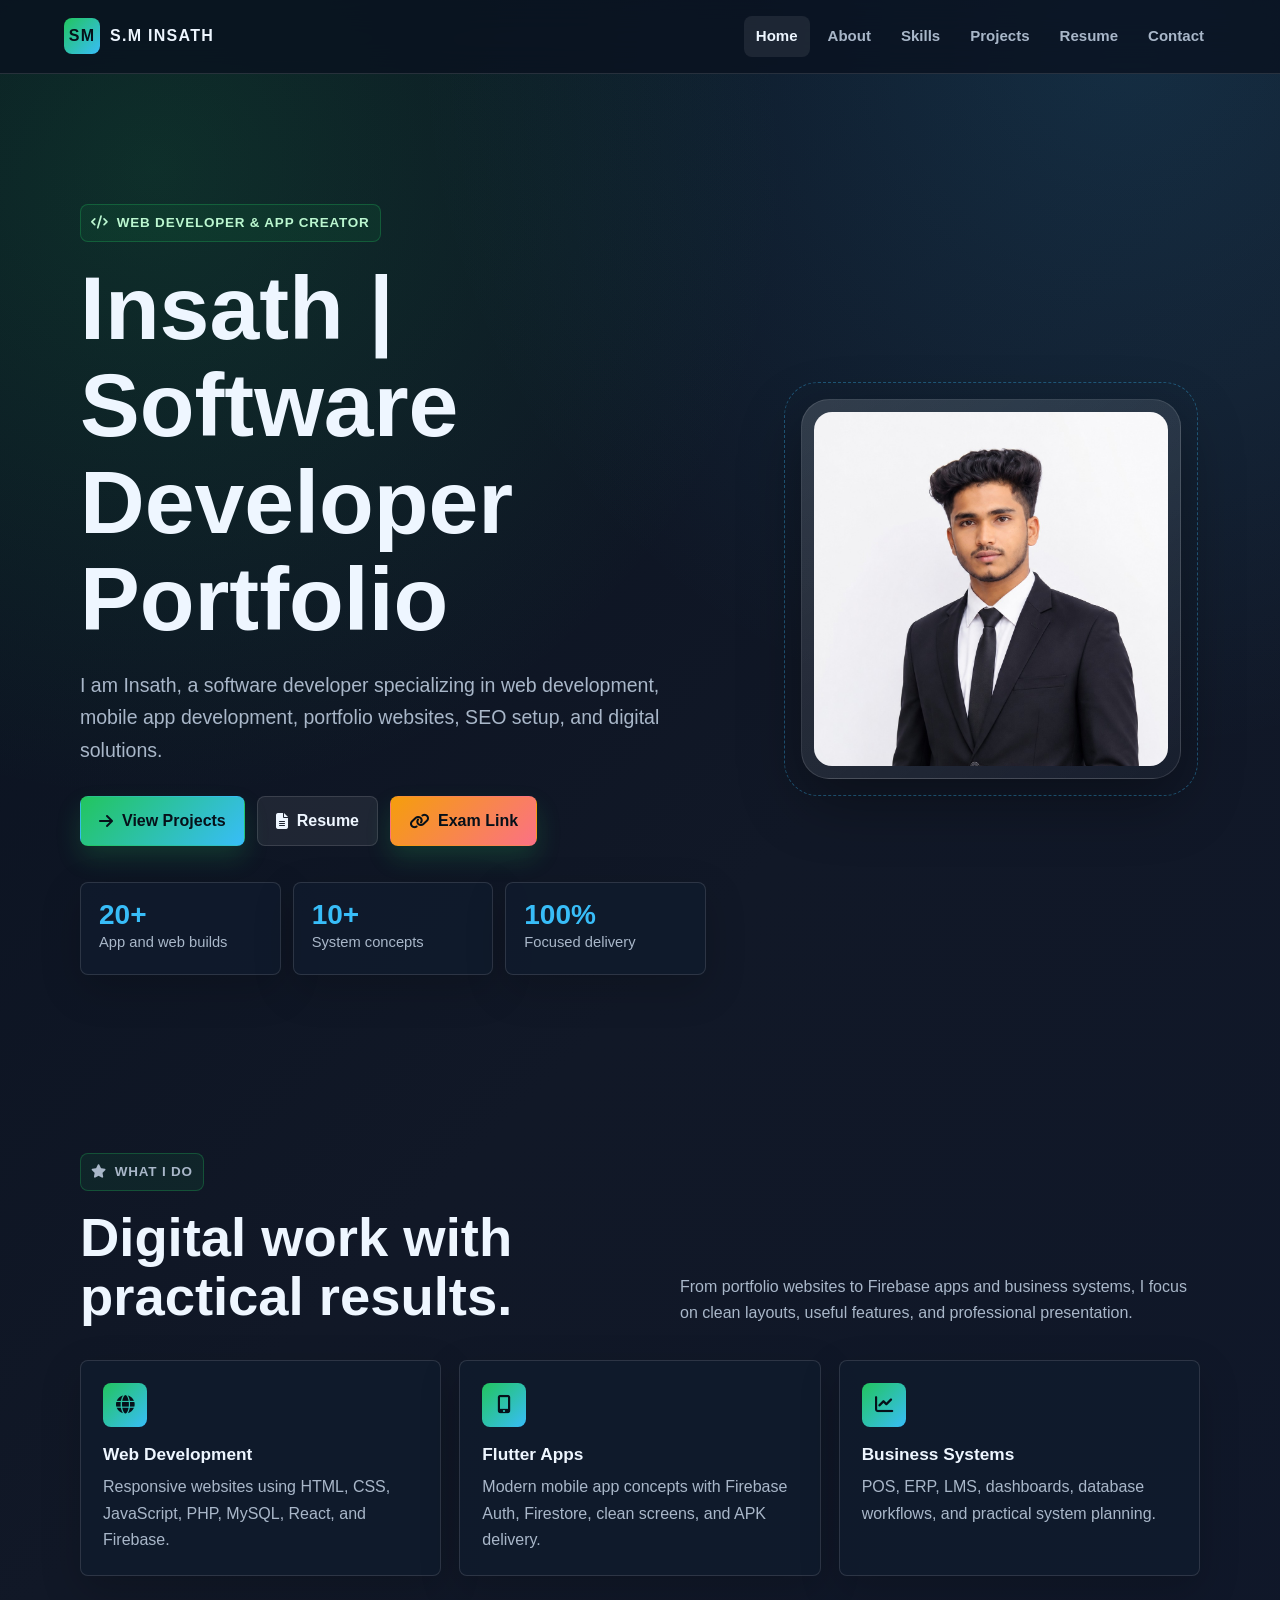
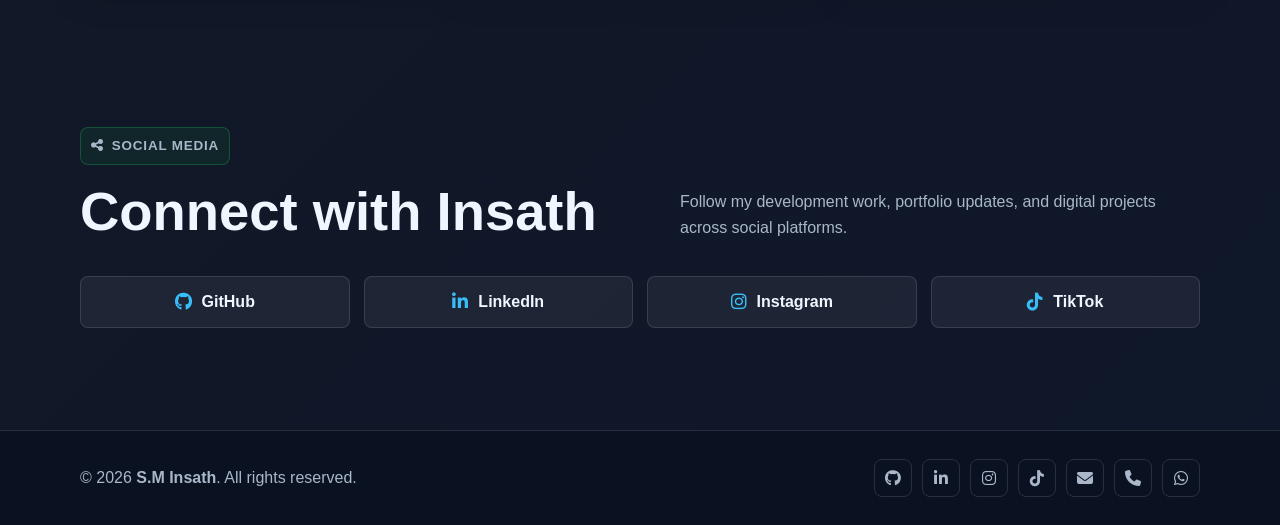
==== commit eaf5ac53: "Improve social profile SEO" ====
--- a/index.html
+++ b/index.html
@@ -5,16 +5,16 @@
   <meta name="viewport" content="width=device-width, initial-scale=1.0">
   <meta name="description" content="Official portfolio website of Insath, a software developer, web developer, mobile app developer, and founder of Tekryn. Explore projects, skills, portfolio photos, and social media profiles.">
   <title>Insath | Software Developer Portfolio</title>
-  <link rel="canonical" href="https://insath07.github.io/">
+  <link rel="canonical" href="https://insath07.github.io/S.M-Insath/">
   <meta property="og:type" content="profile">
-  <meta property="og:url" content="https://insath07.github.io/">
+  <meta property="og:url" content="https://insath07.github.io/S.M-Insath/">
   <meta property="og:title" content="Insath | Software Developer Portfolio">
   <meta property="og:description" content="Official portfolio website of Insath, a software developer, web developer, mobile app developer, and founder of Tekryn. Explore projects, skills, portfolio photos, and social media profiles.">
-  <meta property="og:image" content="https://insath07.github.io/images/insath-professional-profile-photo.jpg">
+  <meta property="og:image" content="https://insath07.github.io/S.M-Insath/images/insath-professional-profile-photo.jpg">
   <meta name="twitter:card" content="summary_large_image">
   <meta name="twitter:title" content="Insath | Software Developer Portfolio">
   <meta name="twitter:description" content="Official portfolio website of Insath, a software developer, web developer, mobile app developer, and founder of Tekryn. Explore projects, skills, portfolio photos, and social media profiles.">
-  <meta name="twitter:image" content="https://insath07.github.io/images/insath-professional-profile-photo.jpg">
+  <meta name="twitter:image" content="https://insath07.github.io/S.M-Insath/images/insath-professional-profile-photo.jpg">
   <script type="application/ld+json">
   {
     "@context": "https://schema.org",
@@ -25,13 +25,12 @@
       "alternateName": "Tekryn",
       "jobTitle": "Software Developer",
       "description": "Software Developer, Web Developer, Mobile App Developer, and Founder of Tekryn.",
-      "image": "https://insath07.github.io/images/insath-professional-profile-photo.jpg",
-      "url": "https://insath07.github.io/",
+      "image": "https://insath07.github.io/S.M-Insath/images/insath-professional-profile-photo.jpg",
+      "url": "https://insath07.github.io/S.M-Insath/",
       "sameAs": [
         "https://github.com/insath07",
         "https://www.linkedin.com/in/mohammed-insath-282153331",
         "https://www.instagram.com/s.m_insath/",
-        "https://www.facebook.com/YOUR_FACEBOOK_USERNAME",
         "https://www.tiktok.com/@mhd_insath"
       ]
     }
@@ -111,11 +110,10 @@
         </div>
 
         <div class="social-button-grid">
-          <a class="social-button" href="https://github.com/insath07" target="_blank" rel="noopener noreferrer"><i class="fa-brands fa-github"></i><span>GitHub</span></a>
-          <a class="social-button" href="https://www.linkedin.com/in/mohammed-insath-282153331" target="_blank" rel="noopener noreferrer"><i class="fa-brands fa-linkedin-in"></i><span>LinkedIn</span></a>
-          <a class="social-button" href="https://www.instagram.com/s.m_insath/" target="_blank" rel="noopener noreferrer"><i class="fa-brands fa-instagram"></i><span>Instagram</span></a>
-          <a class="social-button" href="https://www.facebook.com/YOUR_FACEBOOK_USERNAME" target="_blank" rel="noopener noreferrer"><i class="fa-brands fa-facebook-f"></i><span>Facebook</span></a>
-          <a class="social-button" href="https://www.tiktok.com/@mhd_insath" target="_blank" rel="noopener noreferrer"><i class="fa-brands fa-tiktok"></i><span>TikTok</span></a>
+          <a class="social-button" href="https://github.com/insath07" target="_blank" rel="me noopener noreferrer"><i class="fa-brands fa-github"></i><span>GitHub</span></a>
+          <a class="social-button" href="https://www.linkedin.com/in/mohammed-insath-282153331" target="_blank" rel="me noopener noreferrer"><i class="fa-brands fa-linkedin-in"></i><span>LinkedIn</span></a>
+          <a class="social-button" href="https://www.instagram.com/s.m_insath/" target="_blank" rel="me noopener noreferrer"><i class="fa-brands fa-instagram"></i><span>Instagram</span></a>
+          <a class="social-button" href="https://www.tiktok.com/@mhd_insath" target="_blank" rel="me noopener noreferrer"><i class="fa-brands fa-tiktok"></i><span>TikTok</span></a>
         </div>
       </div>
     </section>
@@ -125,8 +123,10 @@
     <div class="footer-inner">
       <p>&copy; <span data-year></span> <strong>S.M Insath</strong>. All rights reserved.</p>
       <div class="social-links" aria-label="Social links">
-        <a href="https://github.com/insath07" target="_blank" rel="noopener noreferrer" aria-label="GitHub"><i class="fa-brands fa-github"></i></a>
-        <a href="https://www.linkedin.com/in/mohammed-insath-282153331" target="_blank" rel="noopener noreferrer" aria-label="LinkedIn"><i class="fa-brands fa-linkedin-in"></i></a>
+        <a href="https://github.com/insath07" target="_blank" rel="me noopener noreferrer" aria-label="GitHub"><i class="fa-brands fa-github"></i></a>
+        <a href="https://www.linkedin.com/in/mohammed-insath-282153331" target="_blank" rel="me noopener noreferrer" aria-label="LinkedIn"><i class="fa-brands fa-linkedin-in"></i></a>
+        <a href="https://www.instagram.com/s.m_insath/" target="_blank" rel="me noopener noreferrer" aria-label="Instagram"><i class="fa-brands fa-instagram"></i></a>
+        <a href="https://www.tiktok.com/@mhd_insath" target="_blank" rel="me noopener noreferrer" aria-label="TikTok"><i class="fa-brands fa-tiktok"></i></a>
         <a href="mailto:mohammedimmmu678@gmail.com" aria-label="Email"><i class="fa-solid fa-envelope"></i></a>
         <a href="tel:+94776547269" aria-label="Phone 0776547269"><i class="fa-solid fa-phone"></i></a>
         <a href="https://wa.me/94776547269" target="_blank" rel="noopener noreferrer" aria-label="WhatsApp 0776547269"><i class="fa-brands fa-whatsapp"></i></a>
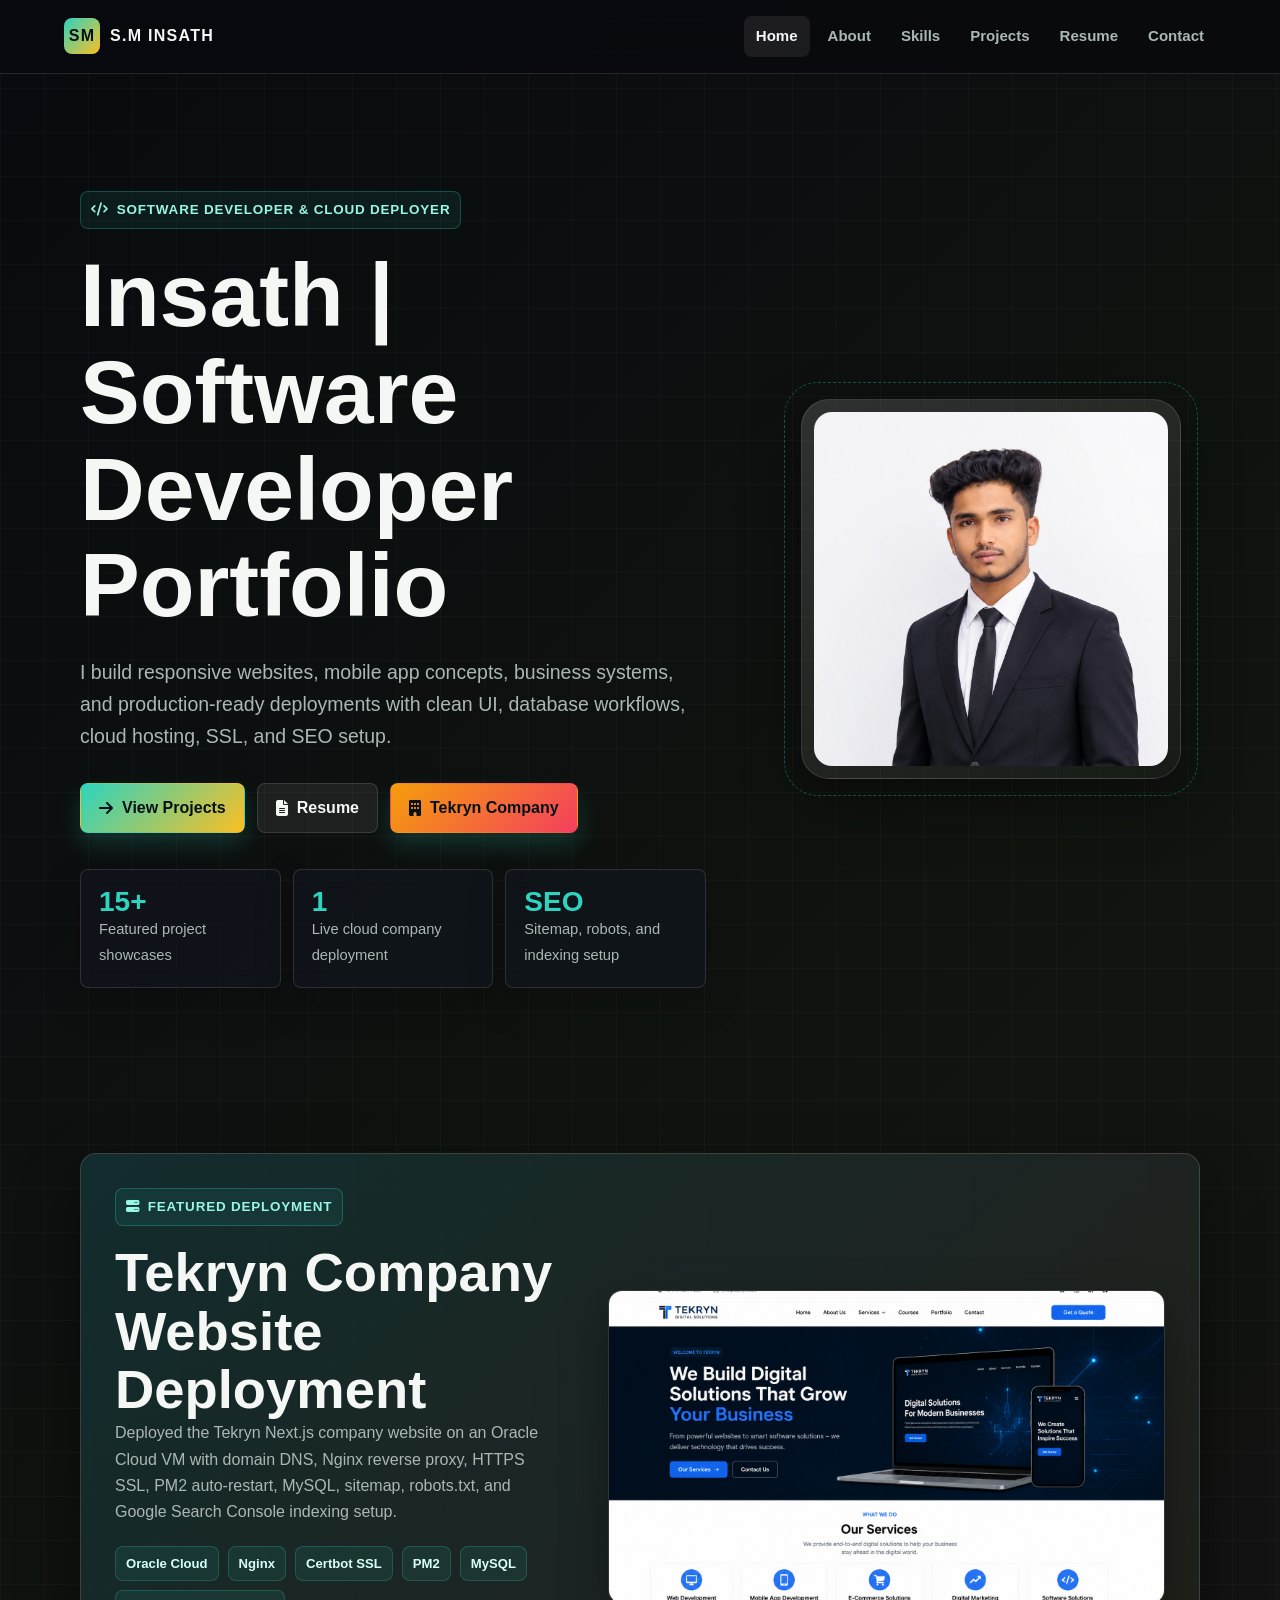
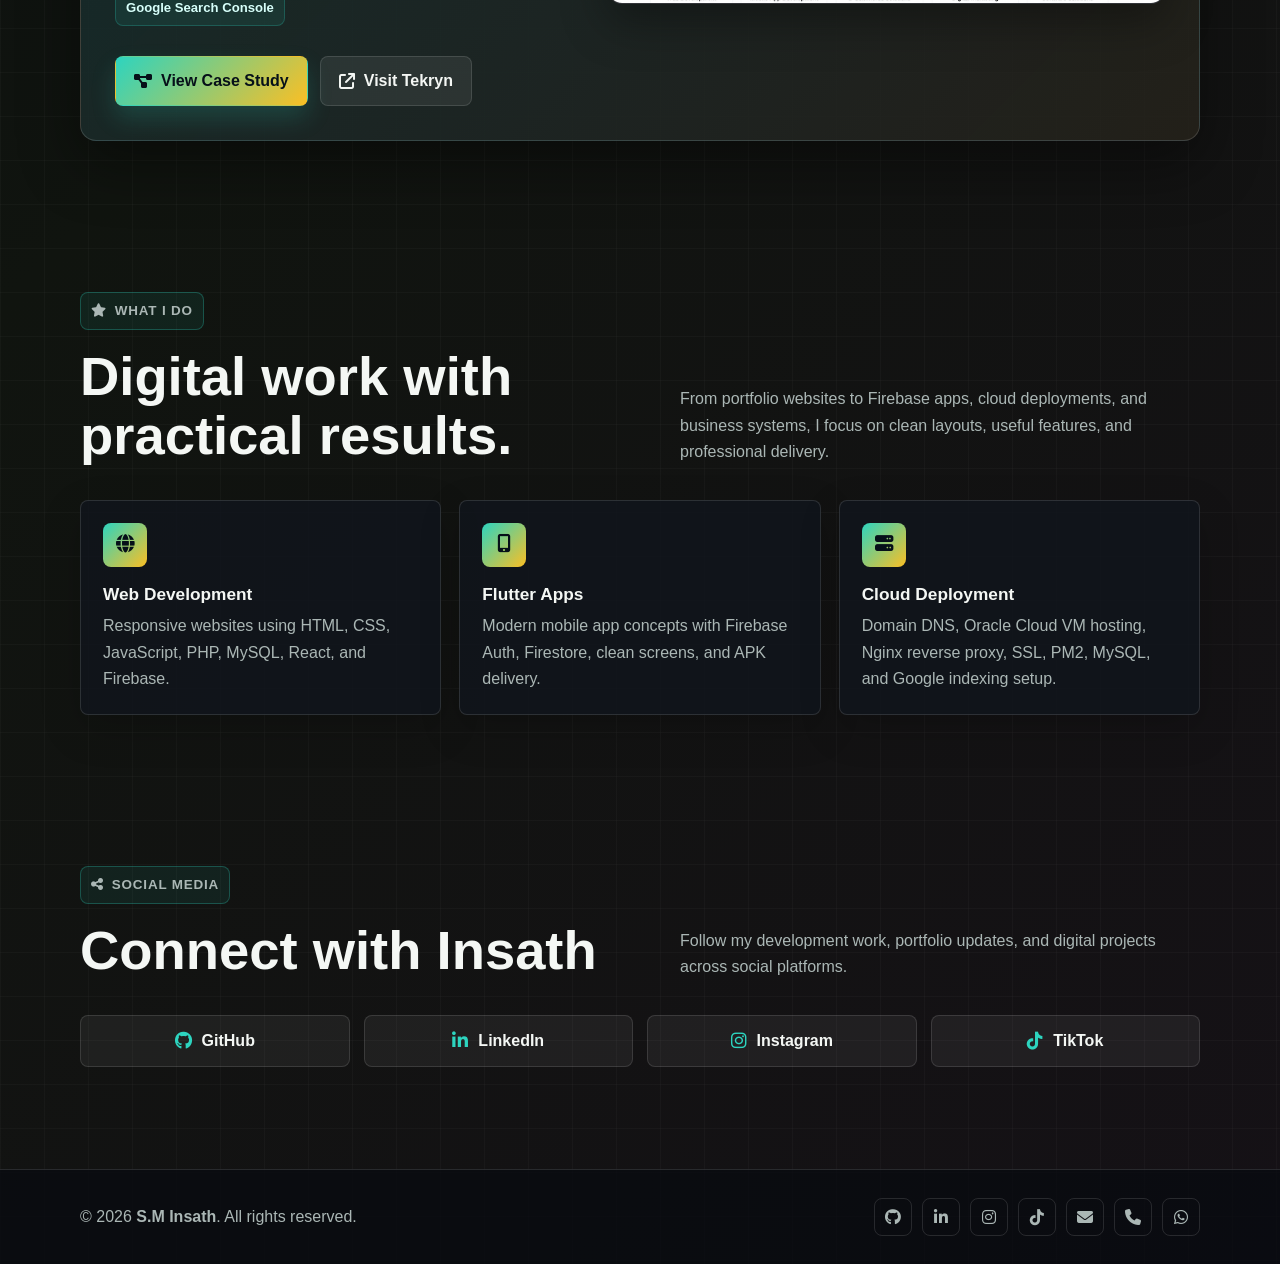
==== commit 83635634: "Add Tekryn deployment portfolio section" ====
--- a/index.html
+++ b/index.html
@@ -5,16 +5,19 @@
   <meta name="viewport" content="width=device-width, initial-scale=1.0">
   <meta name="description" content="Official portfolio website of Insath, a software developer, web developer, mobile app developer, and founder of Tekryn. Explore projects, skills, portfolio photos, and social media profiles.">
   <title>Insath | Software Developer Portfolio</title>
-  <link rel="canonical" href="https://insath07.github.io/S.M-Insath/">
+  <link rel="icon" href="/favicon.ico" sizes="any">
+  <link rel="icon" type="image/png" href="/favicon.png">
+  <link rel="apple-touch-icon" href="/apple-touch-icon.png">
+  <link rel="canonical" href="https://insath07.github.io/">
   <meta property="og:type" content="profile">
-  <meta property="og:url" content="https://insath07.github.io/S.M-Insath/">
+  <meta property="og:url" content="https://insath07.github.io/">
   <meta property="og:title" content="Insath | Software Developer Portfolio">
   <meta property="og:description" content="Official portfolio website of Insath, a software developer, web developer, mobile app developer, and founder of Tekryn. Explore projects, skills, portfolio photos, and social media profiles.">
-  <meta property="og:image" content="https://insath07.github.io/S.M-Insath/images/insath-professional-profile-photo.jpg">
+  <meta property="og:image" content="https://insath07.github.io/images/insath-professional-profile-photo.jpg">
   <meta name="twitter:card" content="summary_large_image">
   <meta name="twitter:title" content="Insath | Software Developer Portfolio">
   <meta name="twitter:description" content="Official portfolio website of Insath, a software developer, web developer, mobile app developer, and founder of Tekryn. Explore projects, skills, portfolio photos, and social media profiles.">
-  <meta name="twitter:image" content="https://insath07.github.io/S.M-Insath/images/insath-professional-profile-photo.jpg">
+  <meta name="twitter:image" content="https://insath07.github.io/images/insath-professional-profile-photo.jpg">
   <script type="application/ld+json">
   {
     "@context": "https://schema.org",
@@ -25,9 +28,10 @@
       "alternateName": "Tekryn",
       "jobTitle": "Software Developer",
       "description": "Software Developer, Web Developer, Mobile App Developer, and Founder of Tekryn.",
-      "image": "https://insath07.github.io/S.M-Insath/images/insath-professional-profile-photo.jpg",
-      "url": "https://insath07.github.io/S.M-Insath/",
+      "image": "https://insath07.github.io/images/insath-professional-profile-photo.jpg",
+      "url": "https://insath07.github.io/",
       "sameAs": [
+        "https://infotekryn.com",
         "https://github.com/insath07",
         "https://www.linkedin.com/in/mohammed-insath-282153331",
         "https://www.instagram.com/s.m_insath/",
@@ -60,18 +64,18 @@
     <section class="section">
       <div class="container hero">
         <div>
-          <p class="eyebrow"><i class="fa-solid fa-code"></i> Web Developer & App Creator</p>
+          <p class="eyebrow"><i class="fa-solid fa-code"></i> Software Developer & Cloud Deployer</p>
           <h1>Insath | Software Developer Portfolio</h1>
-          <p class="lead">I am Insath, a software developer specializing in web development, mobile app development, portfolio websites, SEO setup, and digital solutions.</p>
+          <p class="lead">I build responsive websites, mobile app concepts, business systems, and production-ready deployments with clean UI, database workflows, cloud hosting, SSL, and SEO setup.</p>
           <div class="hero-actions">
             <a class="btn" href="projects.html"><i class="fa-solid fa-arrow-right"></i> View Projects</a>
             <a class="btn secondary" href="resume.html"><i class="fa-solid fa-file-lines"></i> Resume</a>
-            <a class="btn warning" href="https://forms.gle/nx7jjx1yZNJtAqa2A" target="_blank" rel="noopener noreferrer"><i class="fa-solid fa-link"></i> Exam Link</a>
+            <a class="btn warning" href="https://infotekryn.com" target="_blank" rel="noopener noreferrer"><i class="fa-solid fa-building"></i> Tekryn Company</a>
           </div>
           <div class="stats-strip">
-            <div class="stat"><strong>20+</strong><span>App and web builds</span></div>
-            <div class="stat"><strong>10+</strong><span>System concepts</span></div>
-            <div class="stat"><strong>100%</strong><span>Focused delivery</span></div>
+            <div class="stat"><strong>15+</strong><span>Featured project showcases</span></div>
+            <div class="stat"><strong>1</strong><span>Live cloud company deployment</span></div>
+            <div class="stat"><strong>SEO</strong><span>Sitemap, robots, and indexing setup</span></div>
           </div>
         </div>
         <div class="hero-media">
@@ -84,17 +88,44 @@
 
     <section class="section compact">
       <div class="container">
+        <div class="featured-project">
+          <div class="featured-copy">
+            <p class="eyebrow"><i class="fa-solid fa-server"></i> Featured Deployment</p>
+            <h2>Tekryn Company Website Deployment</h2>
+            <p>Deployed the Tekryn Next.js company website on an Oracle Cloud VM with domain DNS, Nginx reverse proxy, HTTPS SSL, PM2 auto-restart, MySQL, sitemap, robots.txt, and Google Search Console indexing setup.</p>
+            <div class="mini-stack" aria-label="Tekryn deployment technologies">
+              <span>Oracle Cloud</span>
+              <span>Nginx</span>
+              <span>Certbot SSL</span>
+              <span>PM2</span>
+              <span>MySQL</span>
+              <span>Google Search Console</span>
+            </div>
+            <div class="actions">
+              <a class="btn" href="tekryn-deployment.html"><i class="fa-solid fa-diagram-project"></i> View Case Study</a>
+              <a class="btn secondary" href="https://infotekryn.com" target="_blank" rel="noopener noreferrer"><i class="fa-solid fa-arrow-up-right-from-square"></i> Visit Tekryn</a>
+            </div>
+          </div>
+          <a class="featured-visual" href="https://infotekryn.com" target="_blank" rel="noopener noreferrer" aria-label="Open Tekryn website">
+            <img src="images/tekryn-oracle-cloud-deployment.png" alt="Tekryn company website deployed on Oracle Cloud">
+          </a>
+        </div>
+      </div>
+    </section>
+
+    <section class="section compact">
+      <div class="container">
         <div class="section-head">
           <div>
             <p class="eyebrow"><i class="fa-solid fa-star"></i> What I Do</p>
             <h2>Digital work with practical results.</h2>
           </div>
-          <p>From portfolio websites to Firebase apps and business systems, I focus on clean layouts, useful features, and professional presentation.</p>
+          <p>From portfolio websites to Firebase apps, cloud deployments, and business systems, I focus on clean layouts, useful features, and professional delivery.</p>
         </div>
         <div class="grid">
           <article class="card"><i class="fa-solid fa-globe"></i><h3>Web Development</h3><p>Responsive websites using HTML, CSS, JavaScript, PHP, MySQL, React, and Firebase.</p></article>
           <article class="card"><i class="fa-solid fa-mobile-screen-button"></i><h3>Flutter Apps</h3><p>Modern mobile app concepts with Firebase Auth, Firestore, clean screens, and APK delivery.</p></article>
-          <article class="card"><i class="fa-solid fa-chart-line"></i><h3>Business Systems</h3><p>POS, ERP, LMS, dashboards, database workflows, and practical system planning.</p></article>
+          <article class="card"><i class="fa-solid fa-server"></i><h3>Cloud Deployment</h3><p>Domain DNS, Oracle Cloud VM hosting, Nginx reverse proxy, SSL, PM2, MySQL, and Google indexing setup.</p></article>
         </div>
       </div>
     </section>
--- a/styles.css
+++ b/styles.css
@@ -1,15 +1,16 @@
 :root {
-  --bg: #09111f;
-  --panel: #101b2d;
+  --bg: #080a0f;
+  --panel: #11151d;
+  --panel-strong: #151a22;
   --panel-soft: rgba(255, 255, 255, 0.06);
   --line: rgba(255, 255, 255, 0.12);
-  --text: #eef6ff;
-  --muted: #a9b7c9;
-  --brand: #22c55e;
-  --brand-2: #38bdf8;
-  --accent: #f59e0b;
+  --text: #f4f7f4;
+  --muted: #abb7b5;
+  --brand: #2dd4bf;
+  --brand-2: #f59e0b;
+  --accent: #f43f5e;
   --danger: #f43f5e;
-  --shadow: 0 22px 60px rgba(0, 0, 0, 0.35);
+  --shadow: 0 22px 60px rgba(0, 0, 0, 0.42);
   --radius: 8px;
 }
 
@@ -26,9 +27,10 @@
 body {
   min-height: 100vh;
   background:
-    radial-gradient(circle at 12% 8%, rgba(34, 197, 94, 0.16), transparent 28%),
-    radial-gradient(circle at 88% 2%, rgba(56, 189, 248, 0.14), transparent 30%),
-    linear-gradient(135deg, #09111f 0%, #111827 48%, #0f172a 100%);
+    linear-gradient(rgba(255, 255, 255, 0.025) 1px, transparent 1px),
+    linear-gradient(90deg, rgba(255, 255, 255, 0.025) 1px, transparent 1px),
+    linear-gradient(135deg, #080a0f 0%, #10140f 46%, #151116 100%);
+  background-size: 44px 44px, 44px 44px, auto;
   color: var(--text);
   font-family: Inter, "Segoe UI", Arial, sans-serif;
   line-height: 1.65;
@@ -57,7 +59,7 @@
   justify-content: space-between;
   gap: 24px;
   padding: 16px clamp(18px, 5vw, 72px);
-  background: rgba(9, 17, 31, 0.78);
+  background: rgba(8, 10, 15, 0.78);
   border-bottom: 1px solid var(--line);
   backdrop-filter: blur(16px);
   transition: box-shadow 0.25s ease, background 0.25s ease, padding 0.25s ease;
@@ -65,7 +67,7 @@
 
 .site-header.scrolled {
   padding-block: 12px;
-  background: rgba(9, 17, 31, 0.94);
+  background: rgba(8, 10, 15, 0.94);
   box-shadow: 0 12px 35px rgba(0, 0, 0, 0.25);
 }
 
@@ -85,7 +87,7 @@
   place-items: center;
   border-radius: var(--radius);
   color: #061019;
-  background: linear-gradient(135deg, var(--brand), var(--brand-2));
+  background: linear-gradient(135deg, var(--brand), #fbbf24);
 }
 
 .nav-links {
@@ -125,6 +127,19 @@
   font-size: 1.15rem;
 }
 
+.menu-toggle i {
+  display: none;
+}
+
+.menu-toggle::before {
+  content: "";
+  width: 18px;
+  height: 2px;
+  border-radius: 999px;
+  background: currentColor;
+  box-shadow: 0 -6px 0 currentColor, 0 6px 0 currentColor;
+}
+
 main {
   padding-top: 74px;
 }
@@ -153,14 +168,16 @@
 .eyebrow {
   display: inline-flex;
   align-items: center;
+  flex-wrap: wrap;
   gap: 8px;
   width: fit-content;
+  max-width: 100%;
   margin-bottom: 18px;
   padding: 7px 10px;
-  border: 1px solid rgba(34, 197, 94, 0.28);
-  border-radius: var(--radius);
-  color: #bbf7d0;
-  background: rgba(34, 197, 94, 0.08);
+  border: 1px solid rgba(45, 212, 191, 0.28);
+  border-radius: var(--radius);
+  color: #99f6e4;
+  background: rgba(45, 212, 191, 0.08);
   font-size: 0.84rem;
   font-weight: 800;
   letter-spacing: 0.06em;
@@ -213,16 +230,17 @@
   border: 1px solid transparent;
   border-radius: var(--radius);
   color: #061019;
-  background: linear-gradient(135deg, var(--brand), var(--brand-2));
+  background: linear-gradient(135deg, var(--brand), #fbbf24);
   font-weight: 800;
   text-decoration: none;
-  box-shadow: 0 12px 25px rgba(34, 197, 94, 0.18);
+  text-align: center;
+  box-shadow: 0 12px 25px rgba(45, 212, 191, 0.18);
   transition: transform 0.2s ease, box-shadow 0.2s ease, background 0.2s ease;
 }
 
 .btn:hover {
   transform: translateY(-2px);
-  box-shadow: 0 18px 34px rgba(34, 197, 94, 0.24);
+  box-shadow: 0 18px 34px rgba(45, 212, 191, 0.24);
 }
 
 .btn.secondary {
@@ -233,7 +251,7 @@
 }
 
 .btn.warning {
-  background: linear-gradient(135deg, var(--accent), #fb7185);
+  background: linear-gradient(135deg, #f59e0b, var(--accent));
 }
 
 .hero-media {
@@ -252,13 +270,14 @@
   border-radius: 28px;
   background: linear-gradient(145deg, rgba(255, 255, 255, 0.14), rgba(255, 255, 255, 0.03));
   box-shadow: var(--shadow);
+  overflow: visible;
 }
 
 .portrait-frame::before {
   content: "";
   position: absolute;
   inset: -18px;
-  border: 1px dashed rgba(56, 189, 248, 0.34);
+  border: 1px dashed rgba(45, 212, 191, 0.34);
   border-radius: 34px;
   pointer-events: none;
 }
@@ -283,7 +302,7 @@
 .contact-panel {
   border: 1px solid var(--line);
   border-radius: var(--radius);
-  background: rgba(16, 27, 45, 0.78);
+  background: rgba(17, 21, 29, 0.82);
   box-shadow: 0 14px 40px rgba(0, 0, 0, 0.18);
 }
 
@@ -293,7 +312,7 @@
 
 .stat strong {
   display: block;
-  color: var(--brand-2);
+  color: var(--brand);
   font-size: 1.75rem;
   line-height: 1;
 }
@@ -339,7 +358,7 @@
   margin-bottom: 18px;
   border-radius: var(--radius);
   color: #061019;
-  background: linear-gradient(135deg, var(--brand), var(--brand-2));
+  background: linear-gradient(135deg, var(--brand), #fbbf24);
   font-size: 1.15rem;
 }
 
@@ -361,7 +380,7 @@
   display: block;
   height: 100%;
   border-radius: inherit;
-  background: linear-gradient(90deg, var(--brand), var(--brand-2));
+  background: linear-gradient(90deg, var(--brand), #fbbf24);
 }
 
 .about-layout,
@@ -415,12 +434,13 @@
 
 .project-card {
   overflow: hidden;
+  min-height: 100%;
   transition: transform 0.22s ease, border-color 0.22s ease, box-shadow 0.22s ease;
 }
 
 .project-card:hover {
   transform: translateY(-4px);
-  border-color: rgba(56, 189, 248, 0.42);
+  border-color: rgba(45, 212, 191, 0.42);
   box-shadow: 0 20px 55px rgba(0, 0, 0, 0.28);
 }
 
@@ -440,7 +460,7 @@
   overflow: hidden;
   border: 1px solid var(--line);
   border-radius: var(--radius);
-  background: rgba(16, 27, 45, 0.78);
+  background: rgba(17, 21, 29, 0.82);
   box-shadow: 0 14px 40px rgba(0, 0, 0, 0.18);
 }
 
@@ -482,12 +502,12 @@
 
 .social-button:hover {
   transform: translateY(-2px);
-  border-color: rgba(56, 189, 248, 0.44);
-  background: rgba(56, 189, 248, 0.14);
+  border-color: rgba(45, 212, 191, 0.44);
+  background: rgba(45, 212, 191, 0.14);
 }
 
 .social-button i {
-  color: var(--brand-2);
+  color: var(--brand);
   font-size: 1.12rem;
 }
 
@@ -498,9 +518,8 @@
   place-items: center;
   overflow: hidden;
   background:
-    radial-gradient(circle at 25% 25%, rgba(34, 197, 94, 0.22), transparent 30%),
-    radial-gradient(circle at 76% 30%, rgba(56, 189, 248, 0.24), transparent 32%),
-    linear-gradient(135deg, rgba(255, 255, 255, 0.08), rgba(255, 255, 255, 0.02));
+    linear-gradient(135deg, rgba(45, 212, 191, 0.16), rgba(245, 158, 11, 0.12)),
+    linear-gradient(90deg, rgba(255, 255, 255, 0.06), rgba(255, 255, 255, 0.02));
 }
 
 .project-visual::before {
@@ -526,6 +545,9 @@
 }
 
 .project-body {
+  display: flex;
+  min-height: 292px;
+  flex-direction: column;
   padding: 18px;
 }
 
@@ -541,19 +563,23 @@
   align-items: center;
   min-height: 28px;
   padding: 5px 9px;
-  border: 1px solid rgba(56, 189, 248, 0.24);
-  border-radius: var(--radius);
-  color: #dbeafe;
-  background: rgba(56, 189, 248, 0.1);
+  border: 1px solid rgba(45, 212, 191, 0.24);
+  border-radius: var(--radius);
+  color: #d7fffa;
+  background: rgba(45, 212, 191, 0.1);
   font-size: 0.78rem;
   font-weight: 800;
+  overflow-wrap: anywhere;
 }
 
 .project-links {
   display: flex;
   flex-wrap: wrap;
   gap: 10px;
+  align-items: center;
   margin-top: 18px;
+  padding-top: 4px;
+  margin-top: auto;
 }
 
 .project-links .btn {
@@ -595,8 +621,8 @@
   border: 1px solid var(--line);
   border-radius: var(--radius);
   background:
-    linear-gradient(135deg, rgba(34, 197, 94, 0.12), rgba(56, 189, 248, 0.1)),
-    rgba(16, 27, 45, 0.72);
+    linear-gradient(135deg, rgba(45, 212, 191, 0.12), rgba(245, 158, 11, 0.1)),
+    rgba(17, 21, 29, 0.72);
   box-shadow: 0 16px 44px rgba(0, 0, 0, 0.2);
 }
 
@@ -611,7 +637,7 @@
   padding: 10px 12px;
   border: 1px solid var(--line);
   border-radius: var(--radius);
-  color: #dbeafe;
+  color: #d7fffa;
   background: rgba(255, 255, 255, 0.06);
   font-size: 0.9rem;
   font-weight: 800;
@@ -638,15 +664,20 @@
   text-decoration: none;
 }
 
+.contact-item span {
+  min-width: 0;
+  overflow-wrap: anywhere;
+}
+
 .contact-item i {
-  color: var(--brand-2);
+  color: var(--brand);
   font-size: 1.2rem;
 }
 
 .site-footer {
   padding: 28px clamp(18px, 5vw, 72px);
   border-top: 1px solid var(--line);
-  background: rgba(9, 17, 31, 0.74);
+  background: rgba(8, 10, 15, 0.74);
 }
 
 .footer-inner {
@@ -677,7 +708,189 @@
 
 .social-links a:hover {
   color: #061019;
-  background: var(--brand-2);
+  background: var(--brand);
+}
+
+.featured-project,
+.case-hero {
+  display: grid;
+  grid-template-columns: minmax(0, 0.88fr) minmax(360px, 1.12fr);
+  align-items: center;
+  gap: clamp(24px, 5vw, 56px);
+  padding: clamp(18px, 4vw, 34px);
+  border: 1px solid rgba(255, 255, 255, 0.14);
+  border-radius: 16px;
+  background:
+    linear-gradient(135deg, rgba(45, 212, 191, 0.12), rgba(245, 158, 11, 0.08)),
+    rgba(17, 21, 29, 0.86);
+  box-shadow: var(--shadow);
+}
+
+.project-feature {
+  margin-top: -28px;
+}
+
+.featured-copy p:not(.eyebrow),
+.case-copy p:not(.eyebrow) {
+  color: var(--muted);
+  max-width: 680px;
+}
+
+.featured-visual,
+.case-preview {
+  display: block;
+  overflow: hidden;
+  border: 1px solid rgba(255, 255, 255, 0.16);
+  border-radius: 14px;
+  background: #0b0d12;
+  box-shadow: 0 18px 46px rgba(0, 0, 0, 0.34);
+  text-decoration: none;
+}
+
+.featured-visual img,
+.case-preview img {
+  width: 100%;
+  aspect-ratio: 16 / 9;
+  object-fit: cover;
+  transition: transform 0.35s ease;
+}
+
+.featured-visual:hover img,
+.case-preview:hover img {
+  transform: scale(1.025);
+}
+
+.mini-stack {
+  display: flex;
+  flex-wrap: wrap;
+  gap: 9px;
+  margin-top: 20px;
+}
+
+.mini-stack span {
+  display: inline-flex;
+  align-items: center;
+  min-height: 30px;
+  padding: 6px 10px;
+  border: 1px solid rgba(45, 212, 191, 0.24);
+  border-radius: var(--radius);
+  color: #d7fffa;
+  background: rgba(45, 212, 191, 0.09);
+  font-size: 0.82rem;
+  font-weight: 800;
+  overflow-wrap: anywhere;
+}
+
+.featured-card {
+  border-color: rgba(45, 212, 191, 0.32);
+}
+
+.case-hero {
+  min-height: calc(100vh - 180px);
+}
+
+.case-summary {
+  display: grid;
+  grid-template-columns: repeat(4, minmax(0, 1fr));
+  gap: 14px;
+}
+
+.summary-card {
+  padding: 18px;
+  border: 1px solid var(--line);
+  border-radius: var(--radius);
+  background: rgba(17, 21, 29, 0.82);
+}
+
+.summary-card span {
+  display: block;
+  color: var(--muted);
+  font-size: 0.82rem;
+  font-weight: 800;
+  text-transform: uppercase;
+}
+
+.summary-card strong {
+  display: block;
+  margin-top: 8px;
+  color: var(--text);
+  font-size: 1.05rem;
+  line-height: 1.25;
+}
+
+.highlight-card {
+  min-height: 100%;
+}
+
+.clean-list {
+  display: grid;
+  gap: 12px;
+  margin-top: 18px;
+  list-style: none;
+  color: var(--muted);
+}
+
+.clean-list li {
+  position: relative;
+  padding-left: 24px;
+}
+
+.clean-list li::before {
+  content: "";
+  position: absolute;
+  left: 0;
+  top: 0.68em;
+  width: 8px;
+  height: 8px;
+  border-radius: 50%;
+  background: var(--brand);
+}
+
+.workflow {
+  display: grid;
+  grid-template-columns: repeat(3, minmax(0, 1fr));
+  gap: 18px;
+}
+
+.workflow-step {
+  min-height: 100%;
+  padding: 22px;
+  border: 1px solid var(--line);
+  border-radius: var(--radius);
+  background: rgba(17, 21, 29, 0.82);
+  box-shadow: 0 14px 40px rgba(0, 0, 0, 0.18);
+}
+
+.workflow-step span {
+  display: inline-grid;
+  width: 42px;
+  height: 42px;
+  place-items: center;
+  margin-bottom: 18px;
+  border: 1px solid rgba(45, 212, 191, 0.26);
+  border-radius: var(--radius);
+  color: var(--brand);
+  background: rgba(45, 212, 191, 0.1);
+  font-weight: 900;
+}
+
+.workflow-step p {
+  margin-top: 10px;
+  color: var(--muted);
+}
+
+.outcome-panel {
+  display: grid;
+  grid-template-columns: 1fr auto;
+  align-items: center;
+  gap: 22px;
+  padding: clamp(22px, 4vw, 34px);
+  border: 1px solid rgba(45, 212, 191, 0.26);
+  border-radius: 16px;
+  background:
+    linear-gradient(135deg, rgba(45, 212, 191, 0.13), rgba(244, 63, 94, 0.08)),
+    rgba(17, 21, 29, 0.86);
+  box-shadow: var(--shadow);
 }
 
 @media (max-width: 920px) {
@@ -692,10 +905,12 @@
     right: 18px;
     left: 18px;
     display: none;
+    max-height: calc(100vh - 88px);
+    overflow-y: auto;
     padding: 12px;
     border: 1px solid var(--line);
     border-radius: var(--radius);
-    background: rgba(9, 17, 31, 0.97);
+    background: rgba(8, 10, 15, 0.97);
     box-shadow: var(--shadow);
   }
 
@@ -711,7 +926,10 @@
   .about-layout,
   .contact-layout,
   .resume-panel,
-  .cta-panel {
+  .cta-panel,
+  .featured-project,
+  .case-hero,
+  .outcome-panel {
     grid-template-columns: 1fr;
   }
 
@@ -720,9 +938,17 @@
     order: -1;
   }
 
+  .hero {
+    min-height: auto;
+    align-items: start;
+    padding-top: 12px;
+  }
+
   .grid,
   .grid.two,
-  .projects-grid {
+  .projects-grid,
+  .case-summary,
+  .workflow {
     grid-template-columns: repeat(2, minmax(0, 1fr));
   }
 
@@ -733,21 +959,61 @@
   .section-head p {
     margin-top: 12px;
   }
+
+  .project-feature {
+    margin-top: 0;
+  }
+
+  .case-hero {
+    min-height: auto;
+  }
 }
 
 @media (max-width: 620px) {
   .site-header {
-    padding-inline: 16px;
+    gap: 12px;
+    padding: 12px 14px;
+  }
+
+  main {
+    padding-top: 64px;
+  }
+
+  .logo {
+    gap: 8px;
+    letter-spacing: 0.04em;
+  }
+
+  .logo-mark {
+    width: 34px;
+    height: 34px;
+    font-size: 0.85rem;
   }
 
   .logo span:last-child {
-    font-size: 0.86rem;
+    max-width: 150px;
+    font-size: 0.82rem;
+    line-height: 1.1;
+  }
+
+  .menu-toggle {
+    width: 40px;
+    height: 40px;
+    flex: 0 0 auto;
+  }
+
+  .nav-links {
+    top: 62px;
+    right: 14px;
+    left: 14px;
   }
 
   .stats-strip,
   .grid,
   .grid.two,
-  .projects-grid {
+  .projects-grid,
+  .case-summary,
+  .workflow {
     grid-template-columns: 1fr;
   }
 
@@ -762,11 +1028,190 @@
     width: 100%;
   }
 
+  h1 {
+    font-size: clamp(2.1rem, 10.5vw, 3rem);
+  }
+
+  h2 {
+    font-size: clamp(1.68rem, 8.2vw, 2.3rem);
+  }
+
+  h3 {
+    font-size: 1rem;
+  }
+
+  .lead {
+    margin-top: 16px;
+    font-size: 1rem;
+  }
+
+  .section {
+    padding: 42px 16px;
+  }
+
+  .section.compact {
+    padding-top: 30px;
+  }
+
+  .hero {
+    gap: 24px;
+  }
+
+  .hero-media {
+    width: 100%;
+  }
+
+  .portrait-frame {
+    width: min(300px, 76vw);
+    padding: 9px;
+    border-radius: 20px;
+    overflow: hidden;
+  }
+
+  .portrait-frame::before {
+    inset: 6px;
+    border-radius: 17px;
+  }
+
+  .portrait-frame img {
+    border-radius: 14px;
+  }
+
+  .stats-strip {
+    margin-top: 24px;
+  }
+
+  .stat,
+  .card,
+  .project-body,
+  .workflow-step,
+  .summary-card,
+  .contact-panel {
+    padding: 16px;
+  }
+
+  .section-head {
+    margin-bottom: 24px;
+  }
+
+  .eyebrow {
+    margin-bottom: 14px;
+    font-size: 0.72rem;
+    line-height: 1.25;
+    letter-spacing: 0.04em;
+  }
+
+  .hero-actions,
+  .actions {
+    gap: 10px;
+    margin-top: 22px;
+  }
+
+  .btn {
+    min-height: 44px;
+    padding: 10px 14px;
+    line-height: 1.25;
+  }
+
+  .featured-project,
+  .case-hero,
+  .outcome-panel {
+    padding: 16px;
+    border-radius: 12px;
+  }
+
+  .featured-visual,
+  .case-preview {
+    border-radius: 10px;
+  }
+
+  .project-body {
+    min-height: auto;
+  }
+
+  .project-card img {
+    aspect-ratio: 16 / 11;
+  }
+
+  .featured-visual img,
+  .case-preview img {
+    aspect-ratio: 16 / 10;
+  }
+
+  .mini-stack,
+  .tags,
+  .skill-cloud {
+    gap: 7px;
+  }
+
+  .mini-stack span,
+  .tag,
+  .skill-pill {
+    min-height: 28px;
+    padding: 5px 8px;
+    font-size: 0.75rem;
+  }
+
+  .project-links {
+    margin-top: 18px;
+  }
+
   .footer-inner {
     text-align: center;
   }
 
   .social-links {
     justify-content: center;
-  }
-}
+    flex-wrap: wrap;
+  }
+}
+
+@media (max-width: 420px) {
+  .site-header {
+    padding-inline: 12px;
+  }
+
+  .logo span:last-child {
+    max-width: 118px;
+    font-size: 0.76rem;
+  }
+
+  .section {
+    padding-inline: 12px;
+  }
+
+  h1 {
+    font-size: clamp(1.9rem, 10vw, 2.45rem);
+  }
+
+  h2 {
+    font-size: clamp(1.48rem, 8vw, 2rem);
+  }
+
+  .portrait-frame {
+    width: min(260px, 74vw);
+  }
+
+  .featured-project,
+  .case-hero,
+  .outcome-panel,
+  .card,
+  .project-card,
+  .contact-panel,
+  .workflow-step,
+  .summary-card {
+    border-radius: 8px;
+  }
+
+  .featured-project,
+  .case-hero,
+  .outcome-panel {
+    padding: 12px;
+  }
+
+  .featured-visual img,
+  .case-preview img,
+  .project-card img {
+    aspect-ratio: 4 / 3;
+  }
+}
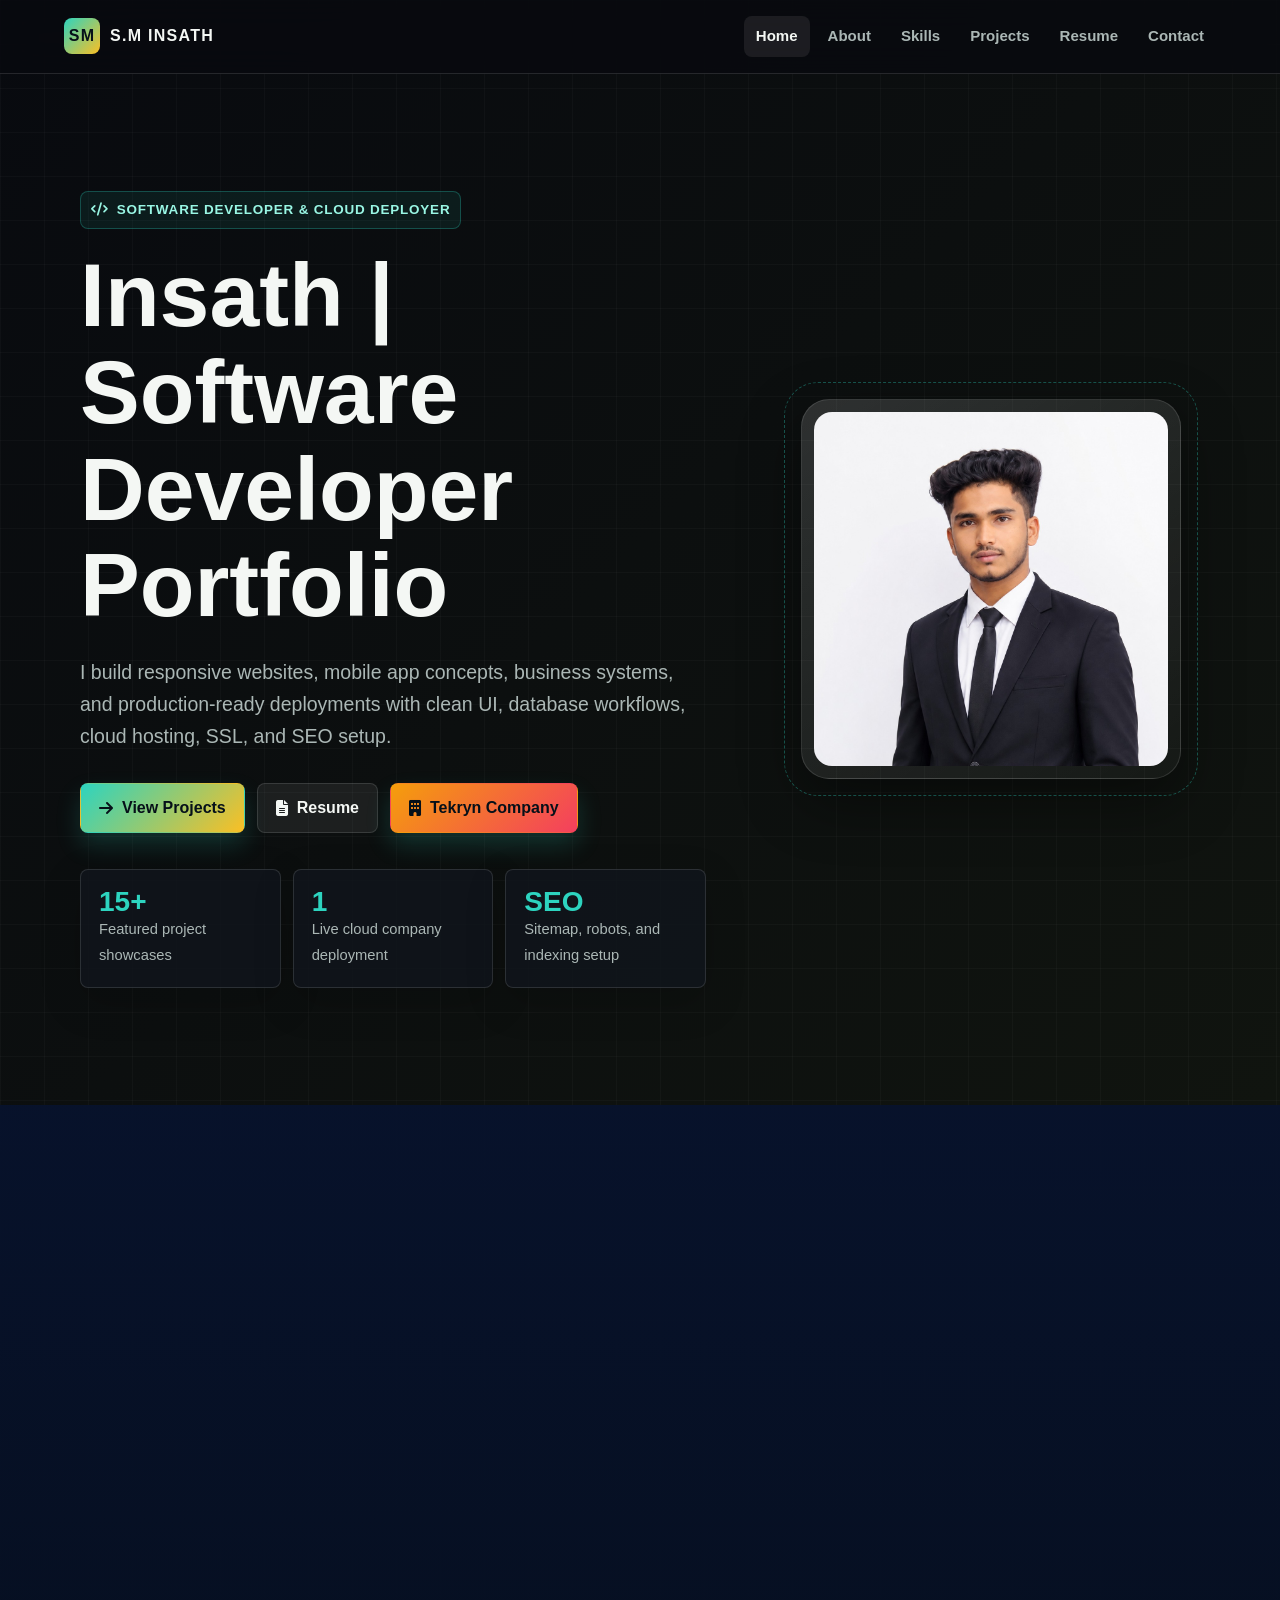
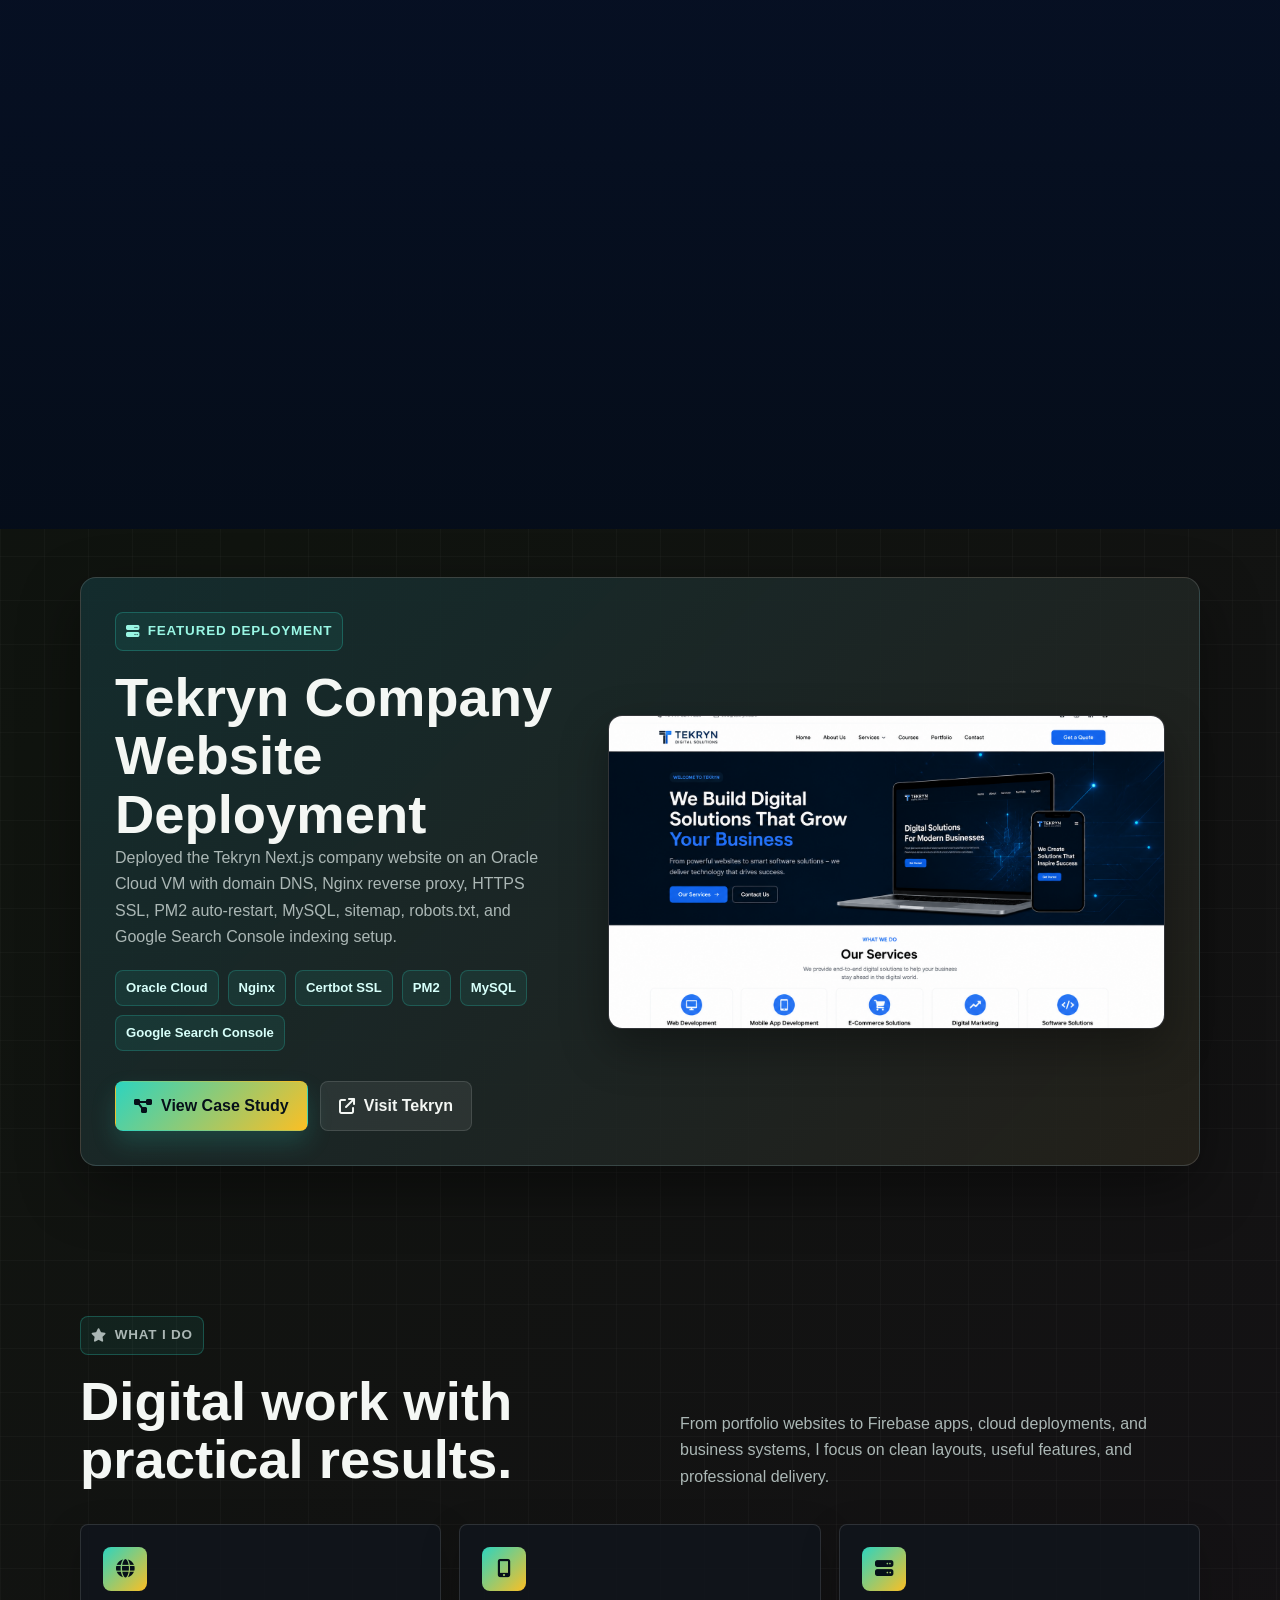
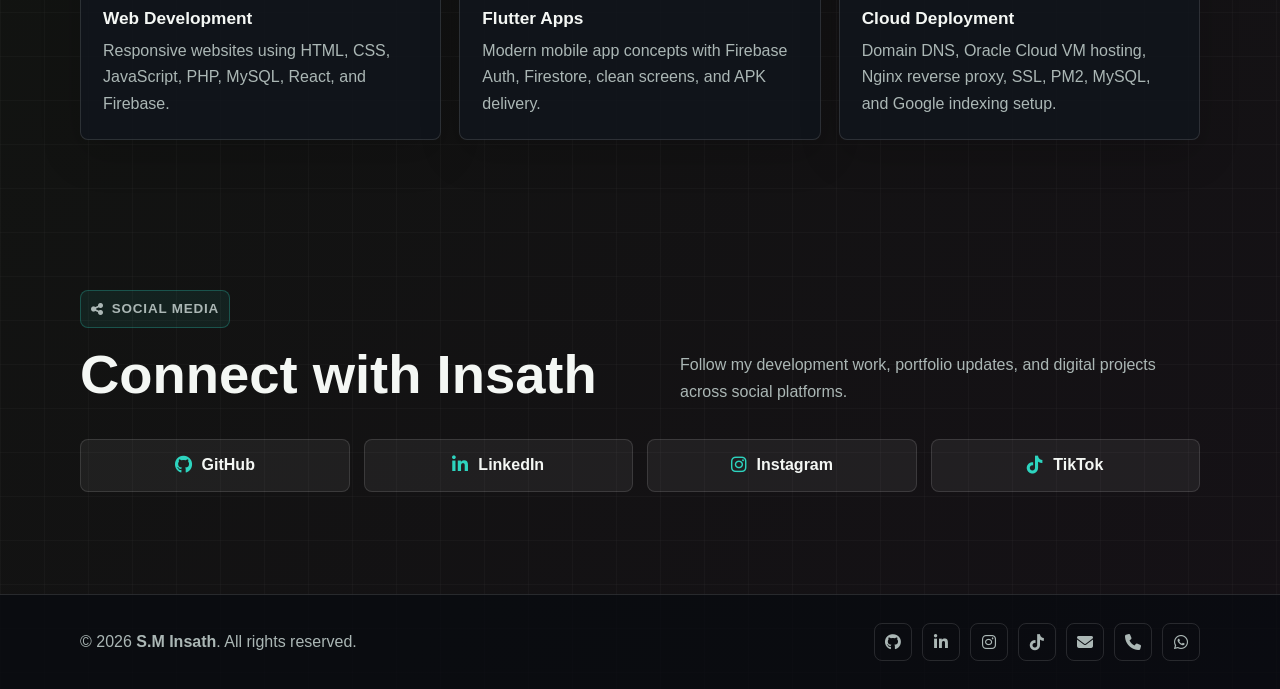
==== commit 24faf37f: "Add featured video asset and portfolio website updates" ====
--- a/index.html
+++ b/index.html
@@ -86,6 +86,26 @@
       </div>
     </section>
 
+    <section class="section featured-video-section">
+      <div class="container fade-up-reveal">
+        <div class="featured-video-card" aria-label="Featured video showcase">
+          <div class="section-head">
+            <div>
+              <p class="eyebrow"><i class="fa-solid fa-play-circle"></i> Featured Video</p>
+              <h2>Watch My Journey</h2>
+            </div>
+            <p>Discover my software engineering projects, company achievements, and professional work through this showcase.</p>
+          </div>
+          <div class="video-frame">
+            <video class="video-hero" preload="metadata" autoplay muted loop playsinline controls>
+              <source src="assert/featured-showcase.mp4" type="video/mp4">
+              Your browser does not support the video tag.
+            </video>
+          </div>
+        </div>
+      </div>
+    </section>
+
     <section class="section compact">
       <div class="container">
         <div class="featured-project">
--- a/styles.css
+++ b/styles.css
@@ -785,6 +785,58 @@
   border-color: rgba(45, 212, 191, 0.32);
 }
 
+.featured-video-section {
+  background: linear-gradient(180deg, rgba(7, 18, 44, 0.96), rgba(5, 13, 26, 0.98));
+}
+
+.featured-video-card {
+  display: grid;
+  gap: clamp(22px, 2.5vw, 32px);
+  padding: clamp(28px, 3vw, 40px);
+  border: 1px solid rgba(45, 212, 191, 0.2);
+  border-radius: 28px;
+  background: rgba(9, 16, 36, 0.82);
+  box-shadow: 0 28px 70px rgba(0, 0, 0, 0.32);
+  backdrop-filter: blur(24px);
+}
+
+.featured-video-card .section-head {
+  margin-bottom: 0;
+}
+
+.featured-video-card .section-head p {
+  color: var(--muted);
+}
+
+.video-frame {
+  width: 100%;
+  border-radius: 24px;
+  overflow: hidden;
+  background: linear-gradient(180deg, rgba(16, 42, 92, 0.92), rgba(8, 14, 26, 0.92));
+  box-shadow: inset 0 0 0 1px rgba(255, 255, 255, 0.05);
+}
+
+.video-hero {
+  width: 100%;
+  height: 100%;
+  min-height: 320px;
+  aspect-ratio: 16 / 9;
+  object-fit: cover;
+  border: none;
+  background: #000;
+}
+
+.fade-up-reveal {
+  opacity: 0;
+  transform: translateY(32px);
+  transition: opacity 0.85s ease, transform 0.85s ease;
+}
+
+.fade-up-reveal.active-reveal {
+  opacity: 1;
+  transform: translateY(0);
+}
+
 .case-hero {
   min-height: calc(100vh - 180px);
 }
